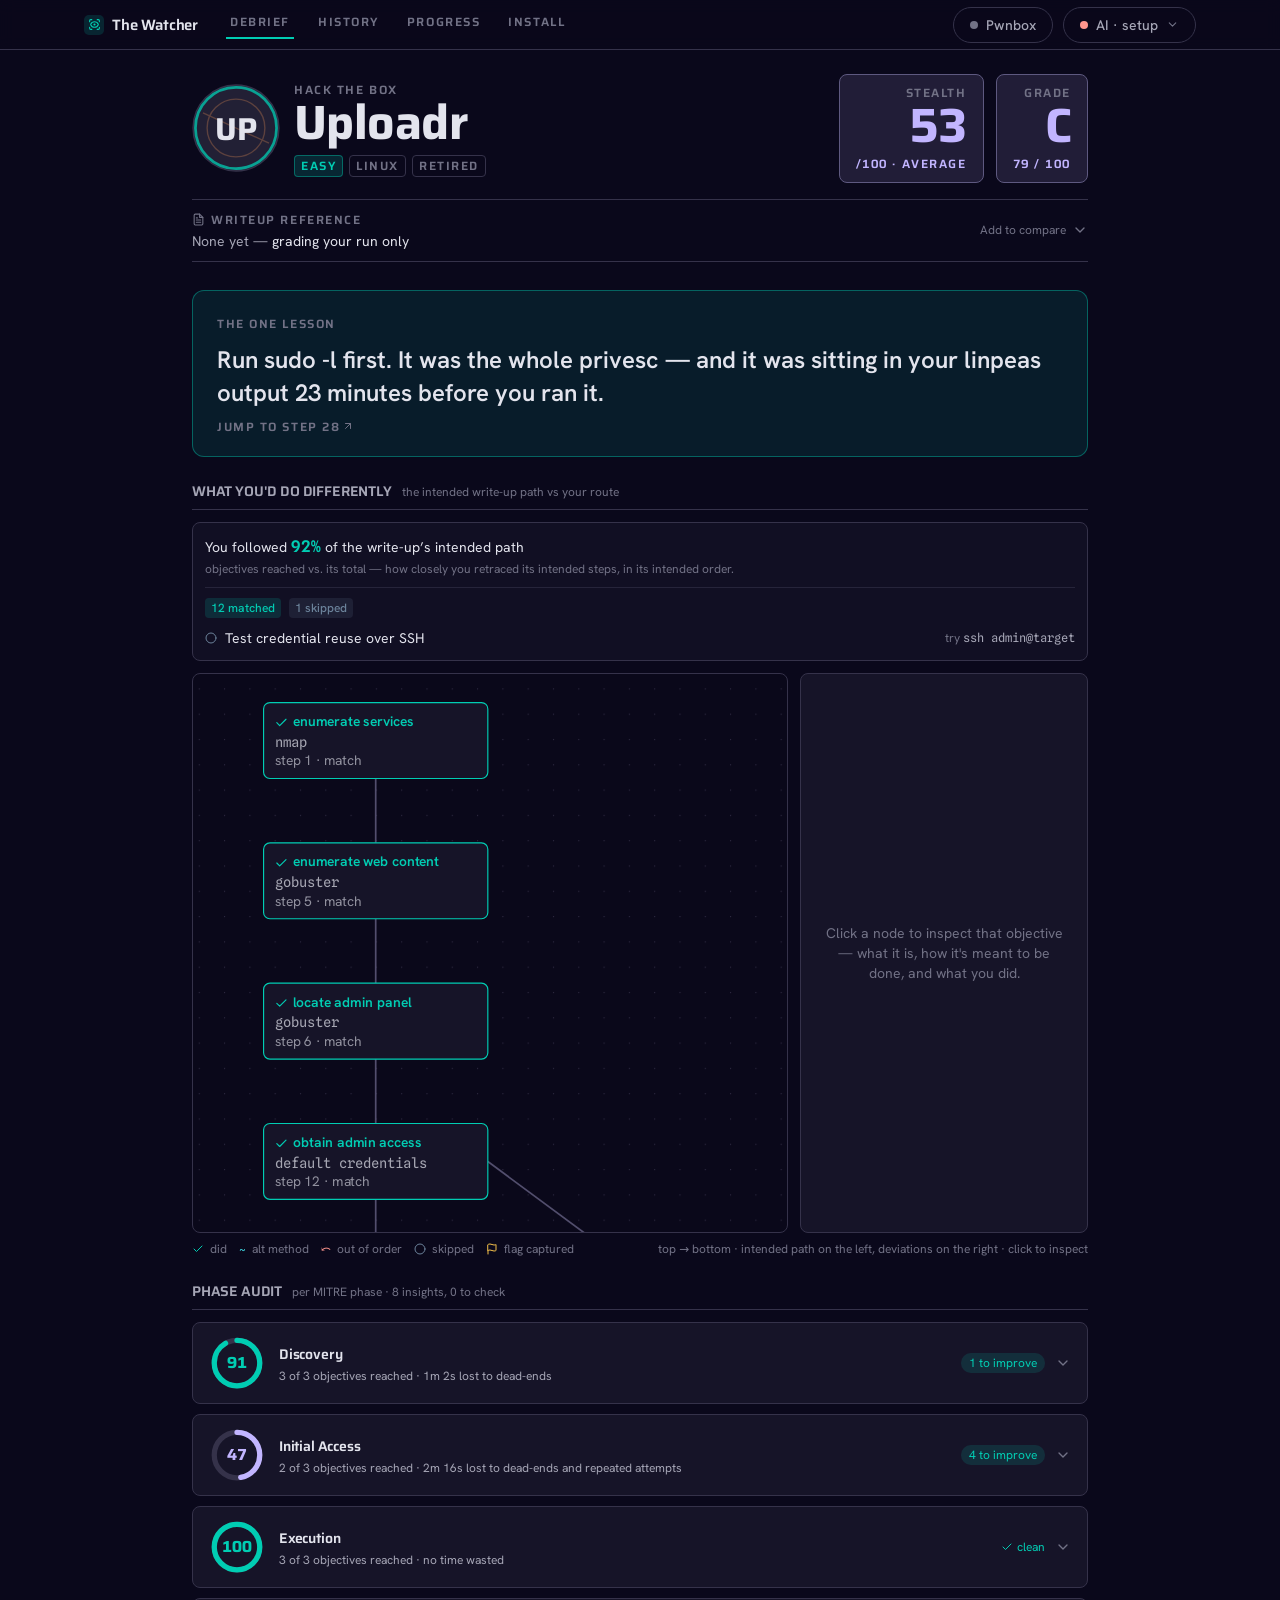
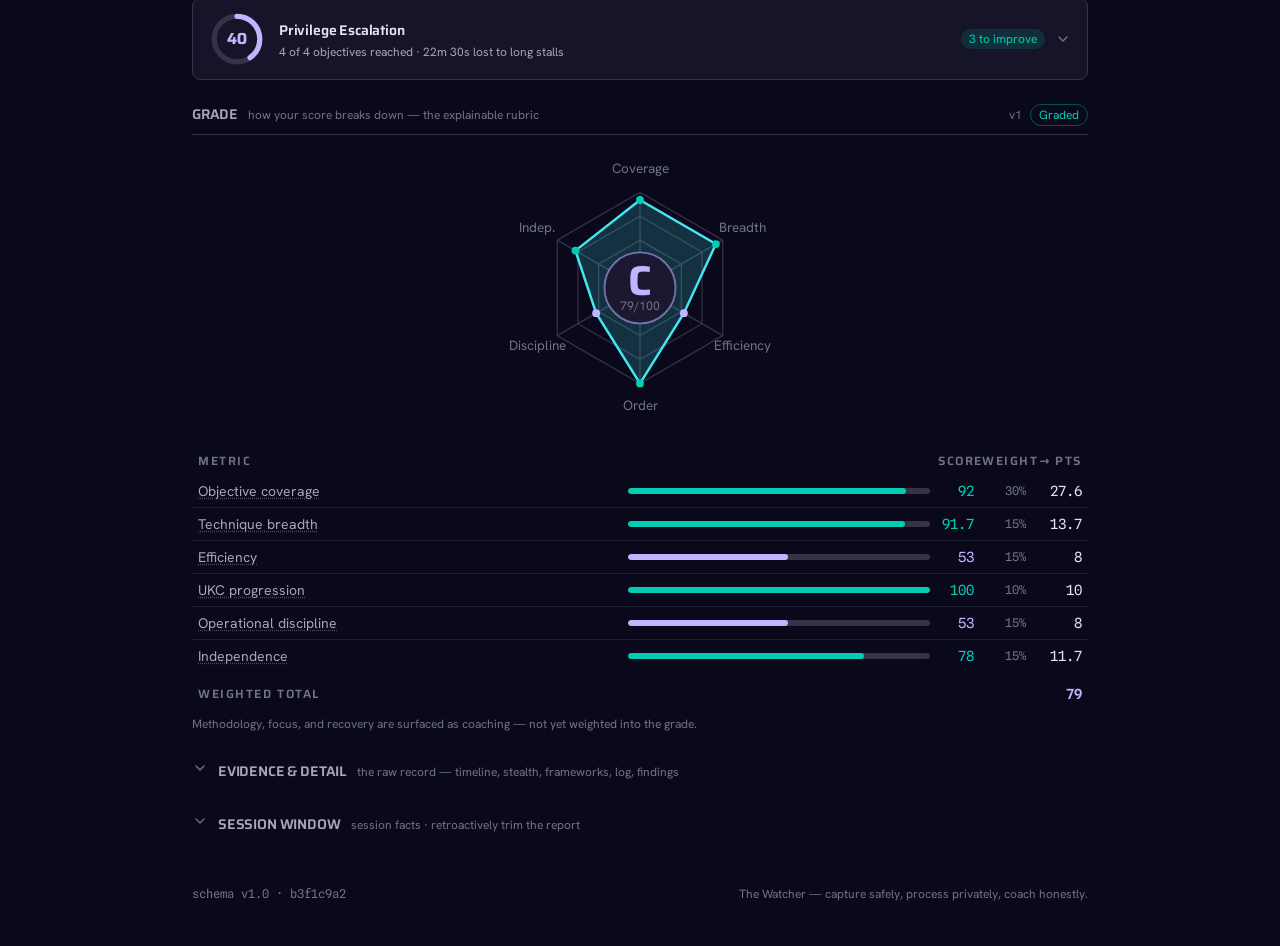
==== index.html @ afef8465 "Deploy The Watcher demo site" ====
<!doctype html>
<html lang="en" class="dark">
  <head>
    <meta charset="UTF-8" />
    <meta name="viewport" content="width=device-width, initial-scale=1.0" />
    <title>The Watcher — Session Report</title>
    <script type="module" crossorigin src="./assets/index-OFB4xP2u.js"></script>
    <link rel="stylesheet" crossorigin href="./assets/index-DZfacJVo.css">
  </head>
  <body>
    <div id="root"></div>
  </body>
</html>
---- assets/index-DZfacJVo.css ----
@font-face{font-family:Saira Variable;font-style:normal;font-display:swap;font-weight:100 900;src:url(./saira-vietnamese-wght-normal-B59RsdDd.woff2) format("woff2-variations");unicode-range:U+0102-0103,U+0110-0111,U+0128-0129,U+0168-0169,U+01A0-01A1,U+01AF-01B0,U+0300-0301,U+0303-0304,U+0308-0309,U+0323,U+0329,U+1EA0-1EF9,U+20AB}@font-face{font-family:Saira Variable;font-style:normal;font-display:swap;font-weight:100 900;src:url(./saira-latin-ext-wght-normal-Cq1Gr55P.woff2) format("woff2-variations");unicode-range:U+0100-02BA,U+02BD-02C5,U+02C7-02CC,U+02CE-02D7,U+02DD-02FF,U+0304,U+0308,U+0329,U+1D00-1DBF,U+1E00-1E9F,U+1EF2-1EFF,U+2020,U+20A0-20AB,U+20AD-20C0,U+2113,U+2C60-2C7F,U+A720-A7FF}@font-face{font-family:Saira Variable;font-style:normal;font-display:swap;font-weight:100 900;src:url(./saira-latin-wght-normal-C4OLzBX3.woff2) format("woff2-variations");unicode-range:U+0000-00FF,U+0131,U+0152-0153,U+02BB-02BC,U+02C6,U+02DA,U+02DC,U+0304,U+0308,U+0329,U+2000-206F,U+20AC,U+2122,U+2191,U+2193,U+2212,U+2215,U+FEFF,U+FFFD}@font-face{font-family:Hanken Grotesk Variable;font-style:normal;font-display:swap;font-weight:100 900;src:url([data-uri]) format("woff2-variations");unicode-range:U+0460-052F,U+1C80-1C8A,U+20B4,U+2DE0-2DFF,U+A640-A69F,U+FE2E-FE2F}@font-face{font-family:Hanken Grotesk Variable;font-style:normal;font-display:swap;font-weight:100 900;src:url(./hanken-grotesk-vietnamese-wght-normal-CHiFlh_0.woff2) format("woff2-variations");unicode-range:U+0102-0103,U+0110-0111,U+0128-0129,U+0168-0169,U+01A0-01A1,U+01AF-01B0,U+0300-0301,U+0303-0304,U+0308-0309,U+0323,U+0329,U+1EA0-1EF9,U+20AB}@font-face{font-family:Hanken Grotesk Variable;font-style:normal;font-display:swap;font-weight:100 900;src:url(./hanken-grotesk-latin-ext-wght-normal-Dg-wlmqe.woff2) format("woff2-variations");unicode-range:U+0100-02BA,U+02BD-02C5,U+02C7-02CC,U+02CE-02D7,U+02DD-02FF,U+0304,U+0308,U+0329,U+1D00-1DBF,U+1E00-1E9F,U+1EF2-1EFF,U+2020,U+20A0-20AB,U+20AD-20C0,U+2113,U+2C60-2C7F,U+A720-A7FF}@font-face{font-family:Hanken Grotesk Variable;font-style:normal;font-display:swap;font-weight:100 900;src:url(./hanken-grotesk-latin-wght-normal-CaVRRdDk.woff2) format("woff2-variations");unicode-range:U+0000-00FF,U+0131,U+0152-0153,U+02BB-02BC,U+02C6,U+02DA,U+02DC,U+0304,U+0308,U+0329,U+2000-206F,U+20AC,U+2122,U+2191,U+2193,U+2212,U+2215,U+FEFF,U+FFFD}@font-face{font-family:Spline Sans Mono Variable;font-style:normal;font-display:swap;font-weight:300 700;src:url(./spline-sans-mono-latin-ext-wght-normal-Dh0aNLWd.woff2) format("woff2-variations");unicode-range:U+0100-02BA,U+02BD-02C5,U+02C7-02CC,U+02CE-02D7,U+02DD-02FF,U+0304,U+0308,U+0329,U+1D00-1DBF,U+1E00-1E9F,U+1EF2-1EFF,U+2020,U+20A0-20AB,U+20AD-20C0,U+2113,U+2C60-2C7F,U+A720-A7FF}@font-face{font-family:Spline Sans Mono Variable;font-style:normal;font-display:swap;font-weight:300 700;src:url(./spline-sans-mono-latin-wght-normal-DlaB5ohX.woff2) format("woff2-variations");unicode-range:U+0000-00FF,U+0131,U+0152-0153,U+02BB-02BC,U+02C6,U+02DA,U+02DC,U+0304,U+0308,U+0329,U+2000-206F,U+20AC,U+2122,U+2191,U+2193,U+2212,U+2215,U+FEFF,U+FFFD}/*! tailwindcss v4.3.1 | MIT License | https://tailwindcss.com */@layer properties{@supports (((-webkit-hyphens:none)) and (not (margin-trim:inline))) or ((-moz-orient:inline) and (not (color:rgb(from red r g b)))){*,:before,:after,::backdrop{--tw-translate-x:0;--tw-translate-y:0;--tw-translate-z:0;--tw-rotate-x:initial;--tw-rotate-y:initial;--tw-rotate-z:initial;--tw-skew-x:initial;--tw-skew-y:initial;--tw-space-y-reverse:0;--tw-divide-y-reverse:0;--tw-border-style:solid;--tw-leading:initial;--tw-font-weight:initial;--tw-tracking:initial;--tw-ordinal:initial;--tw-slashed-zero:initial;--tw-numeric-figure:initial;--tw-numeric-spacing:initial;--tw-numeric-fraction:initial;--tw-shadow:0 0 #0000;--tw-shadow-color:initial;--tw-shadow-alpha:100%;--tw-inset-shadow:0 0 #0000;--tw-inset-shadow-color:initial;--tw-inset-shadow-alpha:100%;--tw-ring-color:initial;--tw-ring-shadow:0 0 #0000;--tw-inset-ring-color:initial;--tw-inset-ring-shadow:0 0 #0000;--tw-ring-inset:initial;--tw-ring-offset-width:0px;--tw-ring-offset-color:#fff;--tw-ring-offset-shadow:0 0 #0000;--tw-outline-style:solid;--tw-blur:initial;--tw-brightness:initial;--tw-contrast:initial;--tw-grayscale:initial;--tw-hue-rotate:initial;--tw-invert:initial;--tw-opacity:initial;--tw-saturate:initial;--tw-sepia:initial;--tw-drop-shadow:initial;--tw-drop-shadow-color:initial;--tw-drop-shadow-alpha:100%;--tw-drop-shadow-size:initial;--tw-backdrop-blur:initial;--tw-backdrop-brightness:initial;--tw-backdrop-contrast:initial;--tw-backdrop-grayscale:initial;--tw-backdrop-hue-rotate:initial;--tw-backdrop-invert:initial;--tw-backdrop-opacity:initial;--tw-backdrop-saturate:initial;--tw-backdrop-sepia:initial;--tw-duration:initial}}}@layer theme{:root,:host{--font-sans:"Hanken Grotesk Variable", "Hanken Grotesk", system-ui, sans-serif;--font-mono:"Spline Sans Mono Variable", "Spline Sans Mono", ui-monospace, monospace;--color-black:#000;--spacing:.25rem;--container-2xl:42rem;--container-3xl:48rem;--container-4xl:56rem;--container-6xl:72rem;--text-xs:.75rem;--text-xs--line-height:calc(1 / .75);--text-sm:.875rem;--text-sm--line-height:calc(1.25 / .875);--text-base:1rem;--text-base--line-height: 1.5 ;--text-lg:1.125rem;--text-lg--line-height:calc(1.75 / 1.125);--text-xl:1.25rem;--text-xl--line-height:calc(1.75 / 1.25);--text-2xl:1.5rem;--text-2xl--line-height:calc(2 / 1.5);--text-3xl:1.875rem;--text-3xl--line-height: 1.2 ;--text-4xl:2.25rem;--text-4xl--line-height:calc(2.5 / 2.25);--text-5xl:3rem;--text-5xl--line-height:1;--text-7xl:4.5rem;--text-7xl--line-height:1;--font-weight-medium:500;--font-weight-semibold:600;--font-weight-bold:700;--tracking-tight:-.025em;--leading-tight:1.25;--leading-snug:1.375;--leading-relaxed:1.625;--radius-sm:.25rem;--radius-md:.375rem;--radius-lg:.5rem;--radius-xl:.75rem;--animate-ping:ping 1s cubic-bezier(0, 0, .2, 1) infinite;--animate-pulse:pulse 2s cubic-bezier(.4, 0, .6, 1) infinite;--default-transition-duration:.15s;--default-transition-timing-function:cubic-bezier(.4, 0, .2, 1);--default-font-family:var(--font-sans);--default-mono-font-family:var(--font-mono);--font-display:"Saira Variable", "Saira", system-ui, sans-serif;--color-ink:oklch(15% .04 286);--color-panel:oklch(20.5% .038 287);--color-panel-2:oklch(25.5% .04 288);--color-edge:oklch(33% .042 289);--color-edge-bright:oklch(44% .05 290);--color-fg:oklch(92% .012 281);--color-muted:oklch(73% .022 284);--color-faint:oklch(56% .03 286);--color-signal:oklch(76% .139 179);--color-tool:oklch(81% .104 292);--color-manual:oklch(79% .135 179);--color-stuck:oklch(78% .129 25);--color-detour:oklch(66% .16 29);--color-match:oklch(76% .139 179);--color-alt:oklch(85% .13 201);--color-skipped:oklch(60% .045 250);--color-loud:oklch(70% .16 30);--color-flag:oklch(83% .143 85);--ease-out-expo:cubic-bezier(.16, 1, .3, 1);--ease-out-quart:cubic-bezier(.25, 1, .5, 1)}}@layer base{*,:after,:before,::backdrop{box-sizing:border-box;border:0 solid;margin:0;padding:0}::file-selector-button{box-sizing:border-box;border:0 solid;margin:0;padding:0}html,:host{-webkit-text-size-adjust:100%;tab-size:4;line-height:1.5;font-family:var(--default-font-family,ui-sans-serif, system-ui, sans-serif, "Apple Color Emoji", "Segoe UI Emoji", "Segoe UI Symbol", "Noto Color Emoji");font-feature-settings:var(--default-font-feature-settings,normal);font-variation-settings:var(--default-font-variation-settings,normal);-webkit-tap-highlight-color:transparent}hr{height:0;color:inherit;border-top-width:1px}abbr:where([title]){-webkit-text-decoration:underline dotted;text-decoration:underline dotted}h1,h2,h3,h4,h5,h6{font-size:inherit;font-weight:inherit}a{color:inherit;-webkit-text-decoration:inherit;text-decoration:inherit}b,strong{font-weight:bolder}code,kbd,samp,pre{font-family:var(--default-mono-font-family,ui-monospace, SFMono-Regular, Menlo, Monaco, Consolas, "Liberation Mono", "Courier New", monospace);font-feature-settings:var(--default-mono-font-feature-settings,normal);font-variation-settings:var(--default-mono-font-variation-settings,normal);font-size:1em}small{font-size:80%}sub,sup{vertical-align:baseline;font-size:75%;line-height:0;position:relative}sub{bottom:-.25em}sup{top:-.5em}table{text-indent:0;border-color:inherit;border-collapse:collapse}:-moz-focusring{outline:auto}progress{vertical-align:baseline}summary{display:list-item}ol,ul,menu{list-style:none}img,svg,video,canvas,audio,iframe,embed,object{vertical-align:middle;display:block}img,video{max-width:100%;height:auto}button,input,select,optgroup,textarea{font:inherit;font-feature-settings:inherit;font-variation-settings:inherit;letter-spacing:inherit;color:inherit;opacity:1;background-color:#0000;border-radius:0}::file-selector-button{font:inherit;font-feature-settings:inherit;font-variation-settings:inherit;letter-spacing:inherit;color:inherit;opacity:1;background-color:#0000;border-radius:0}:where(select:is([multiple],[size])) optgroup{font-weight:bolder}:where(select:is([multiple],[size])) optgroup option{padding-inline-start:20px}::file-selector-button{margin-inline-end:4px}::placeholder{opacity:1}@supports (not ((-webkit-appearance:-apple-pay-button))) or (contain-intrinsic-size:1px){::placeholder{color:currentColor}@supports (color:color-mix(in lab,red,red)){::placeholder{color:color-mix(in oklab,currentcolor 50%,transparent)}}}textarea{resize:vertical}::-webkit-search-decoration{-webkit-appearance:none}::-webkit-date-and-time-value{min-height:1lh;text-align:inherit}::-webkit-datetime-edit{display:inline-flex}::-webkit-datetime-edit-fields-wrapper{padding:0}::-webkit-datetime-edit{padding-block:0}::-webkit-datetime-edit-year-field{padding-block:0}::-webkit-datetime-edit-month-field{padding-block:0}::-webkit-datetime-edit-day-field{padding-block:0}::-webkit-datetime-edit-hour-field{padding-block:0}::-webkit-datetime-edit-minute-field{padding-block:0}::-webkit-datetime-edit-second-field{padding-block:0}::-webkit-datetime-edit-millisecond-field{padding-block:0}::-webkit-datetime-edit-meridiem-field{padding-block:0}::-webkit-calendar-picker-indicator{line-height:1}:-moz-ui-invalid{box-shadow:none}button,input:where([type=button],[type=reset],[type=submit]){appearance:button}::file-selector-button{appearance:button}::-webkit-inner-spin-button{height:auto}::-webkit-outer-spin-button{height:auto}[hidden]:where(:not([hidden=until-found])){display:none!important}}@layer components;@layer utilities{.pointer-events-none{pointer-events:none}.collapse{visibility:collapse}.invisible{visibility:hidden}.visible{visibility:visible}.sr-only{clip-path:inset(50%);white-space:nowrap;border-width:0;width:1px;height:1px;margin:-1px;padding:0;position:absolute;overflow:hidden}.absolute{position:absolute}.fixed{position:fixed}.relative{position:relative}.static{position:static}.sticky{position:sticky}.inset-0{inset:0}.inset-x-0{inset-inline:0}.inset-y-0{inset-block:0}.-top-4{top:calc(var(--spacing) * -4)}.top-0{top:0}.top-0\.5{top:calc(var(--spacing) * .5)}.top-20{top:calc(var(--spacing) * 20)}.top-full{top:100%}.right-0{right:0}.bottom-0\.5{bottom:calc(var(--spacing) * .5)}.bottom-4{bottom:calc(var(--spacing) * 4)}.left-0{left:0}.left-1{left:var(--spacing)}.left-1\.5{left:calc(var(--spacing) * 1.5)}.left-1\/2{left:50%}.left-4{left:calc(var(--spacing) * 4)}.isolate{isolation:isolate}.z-10{z-index:10}.z-20{z-index:20}.z-30{z-index:30}.z-50{z-index:50}.container{width:100%}@media(min-width:40rem){.container{max-width:40rem}}@media(min-width:48rem){.container{max-width:48rem}}@media(min-width:64rem){.container{max-width:64rem}}@media(min-width:80rem){.container{max-width:80rem}}@media(min-width:96rem){.container{max-width:96rem}}.mx-1{margin-inline:var(--spacing)}.mx-5{margin-inline:calc(var(--spacing) * 5)}.mx-auto{margin-inline:auto}.my-2{margin-block:calc(var(--spacing) * 2)}.-mt-0\.5{margin-top:calc(var(--spacing) * -.5)}.mt-0\.5{margin-top:calc(var(--spacing) * .5)}.mt-1{margin-top:var(--spacing)}.mt-1\.5{margin-top:calc(var(--spacing) * 1.5)}.mt-2{margin-top:calc(var(--spacing) * 2)}.mt-2\.5{margin-top:calc(var(--spacing) * 2.5)}.mt-3{margin-top:calc(var(--spacing) * 3)}.mt-4{margin-top:calc(var(--spacing) * 4)}.mt-5{margin-top:calc(var(--spacing) * 5)}.mt-7{margin-top:calc(var(--spacing) * 7)}.mr-1{margin-right:var(--spacing)}.-mb-px{margin-bottom:-1px}.mb-1{margin-bottom:var(--spacing)}.mb-1\.5{margin-bottom:calc(var(--spacing) * 1.5)}.mb-2{margin-bottom:calc(var(--spacing) * 2)}.mb-2\.5{margin-bottom:calc(var(--spacing) * 2.5)}.mb-3{margin-bottom:calc(var(--spacing) * 3)}.mb-4{margin-bottom:calc(var(--spacing) * 4)}.mb-5{margin-bottom:calc(var(--spacing) * 5)}.ml-1\.5{margin-left:calc(var(--spacing) * 1.5)}.ml-2{margin-left:calc(var(--spacing) * 2)}.ml-auto{margin-left:auto}.block{display:block}.contents{display:contents}.flex{display:flex}.grid{display:grid}.hidden{display:none}.inline{display:inline}.inline-block{display:inline-block}.inline-flex{display:inline-flex}.table{display:table}.h-0{height:0}.h-0\.5{height:calc(var(--spacing) * .5)}.h-1{height:var(--spacing)}.h-1\.5{height:calc(var(--spacing) * 1.5)}.h-2{height:calc(var(--spacing) * 2)}.h-2\.5{height:calc(var(--spacing) * 2.5)}.h-3\.5{height:calc(var(--spacing) * 3.5)}.h-5{height:calc(var(--spacing) * 5)}.h-6{height:calc(var(--spacing) * 6)}.h-7{height:calc(var(--spacing) * 7)}.h-9{height:calc(var(--spacing) * 9)}.h-11{height:calc(var(--spacing) * 11)}.h-12{height:calc(var(--spacing) * 12)}.h-14{height:calc(var(--spacing) * 14)}.h-\[108px\]{height:108px}.h-\[560px\]{height:560px}.h-auto{height:auto}.h-full{height:100%}.h-px{height:1px}.max-h-52{max-height:calc(var(--spacing) * 52)}.min-h-0{min-height:0}.min-h-\[1\.75rem\]{min-height:1.75rem}.min-h-\[2\.75rem\]{min-height:2.75rem}.min-h-\[5rem\]{min-height:5rem}.min-h-\[6\.75rem\]{min-height:6.75rem}.min-h-\[8rem\]{min-height:8rem}.min-h-\[128px\]{min-height:128px}.min-h-full{min-height:100%}.w-1{width:var(--spacing)}.w-1\.5{width:calc(var(--spacing) * 1.5)}.w-2{width:calc(var(--spacing) * 2)}.w-2\.5{width:calc(var(--spacing) * 2.5)}.w-3{width:calc(var(--spacing) * 3)}.w-4{width:calc(var(--spacing) * 4)}.w-5{width:calc(var(--spacing) * 5)}.w-6{width:calc(var(--spacing) * 6)}.w-7{width:calc(var(--spacing) * 7)}.w-10{width:calc(var(--spacing) * 10)}.w-12{width:calc(var(--spacing) * 12)}.w-14{width:calc(var(--spacing) * 14)}.w-64{width:calc(var(--spacing) * 64)}.w-80{width:calc(var(--spacing) * 80)}.w-\[3px\]{width:3px}.w-\[20rem\]{width:20rem}.w-\[108px\]{width:108px}.w-\[294px\]{width:294px}.w-fit{width:fit-content}.w-full{width:100%}.max-w-2xl{max-width:var(--container-2xl)}.max-w-3xl{max-width:var(--container-3xl)}.max-w-4xl{max-width:var(--container-4xl)}.max-w-6xl{max-width:var(--container-6xl)}.max-w-\[10ch\]{max-width:10ch}.max-w-\[44ch\]{max-width:44ch}.max-w-full{max-width:100%}.min-w-0{min-width:0}.min-w-\[15rem\]{min-width:15rem}.flex-1{flex:1}.shrink{flex-shrink:1}.shrink-0{flex-shrink:0}.-translate-x-1\/2{--tw-translate-x: -50% ;translate:var(--tw-translate-x) var(--tw-translate-y)}.-translate-y-1\/2{--tw-translate-y: -50% ;translate:var(--tw-translate-x) var(--tw-translate-y)}.-rotate-90{rotate:-90deg}.rotate-180{rotate:180deg}.transform{transform:var(--tw-rotate-x,) var(--tw-rotate-y,) var(--tw-rotate-z,) var(--tw-skew-x,) var(--tw-skew-y,)}.animate-ping{animation:var(--animate-ping)}.animate-pulse{animation:var(--animate-pulse)}.cursor-crosshair{cursor:crosshair}.cursor-default{cursor:default}.cursor-ew-resize{cursor:ew-resize}.cursor-help{cursor:help}.cursor-pointer{cursor:pointer}.resize-y{resize:vertical}.scroll-mt-20{scroll-margin-top:calc(var(--spacing) * 20)}.list-none{list-style-type:none}.appearance-none{appearance:none}.grid-cols-1{grid-template-columns:repeat(1,minmax(0,1fr))}.grid-cols-2{grid-template-columns:repeat(2,minmax(0,1fr))}.grid-cols-3{grid-template-columns:repeat(3,minmax(0,1fr))}.grid-cols-\[1fr_3rem\]{grid-template-columns:1fr 3rem}.grid-cols-\[2\.6rem_1fr_3\.5rem\]{grid-template-columns:2.6rem 1fr 3.5rem}.grid-cols-\[5rem_1fr_auto\]{grid-template-columns:5rem 1fr auto}.flex-col{flex-direction:column}.flex-col-reverse{flex-direction:column-reverse}.flex-wrap{flex-wrap:wrap}.items-baseline{align-items:baseline}.items-center{align-items:center}.items-start{align-items:flex-start}.items-stretch{align-items:stretch}.justify-between{justify-content:space-between}.justify-center{justify-content:center}.justify-end{justify-content:flex-end}.gap-0\.5{gap:calc(var(--spacing) * .5)}.gap-1{gap:var(--spacing)}.gap-1\.5{gap:calc(var(--spacing) * 1.5)}.gap-2{gap:calc(var(--spacing) * 2)}.gap-2\.5{gap:calc(var(--spacing) * 2.5)}.gap-3{gap:calc(var(--spacing) * 3)}.gap-3\.5{gap:calc(var(--spacing) * 3.5)}.gap-4{gap:calc(var(--spacing) * 4)}.gap-5{gap:calc(var(--spacing) * 5)}.gap-6{gap:calc(var(--spacing) * 6)}.gap-7{gap:calc(var(--spacing) * 7)}:where(.space-y-0\.5>:not(:last-child)){--tw-space-y-reverse:0;margin-block-start:calc(calc(var(--spacing) * .5) * var(--tw-space-y-reverse));margin-block-end:calc(calc(var(--spacing) * .5) * calc(1 - var(--tw-space-y-reverse)))}:where(.space-y-1>:not(:last-child)){--tw-space-y-reverse:0;margin-block-start:calc(var(--spacing) * var(--tw-space-y-reverse));margin-block-end:calc(var(--spacing) * calc(1 - var(--tw-space-y-reverse)))}:where(.space-y-2>:not(:last-child)){--tw-space-y-reverse:0;margin-block-start:calc(calc(var(--spacing) * 2) * var(--tw-space-y-reverse));margin-block-end:calc(calc(var(--spacing) * 2) * calc(1 - var(--tw-space-y-reverse)))}:where(.space-y-2\.5>:not(:last-child)){--tw-space-y-reverse:0;margin-block-start:calc(calc(var(--spacing) * 2.5) * var(--tw-space-y-reverse));margin-block-end:calc(calc(var(--spacing) * 2.5) * calc(1 - var(--tw-space-y-reverse)))}:where(.space-y-3>:not(:last-child)){--tw-space-y-reverse:0;margin-block-start:calc(calc(var(--spacing) * 3) * var(--tw-space-y-reverse));margin-block-end:calc(calc(var(--spacing) * 3) * calc(1 - var(--tw-space-y-reverse)))}.gap-x-1\.5{column-gap:calc(var(--spacing) * 1.5)}.gap-x-2{column-gap:calc(var(--spacing) * 2)}.gap-x-2\.5{column-gap:calc(var(--spacing) * 2.5)}.gap-x-3{column-gap:calc(var(--spacing) * 3)}.gap-x-3\.5{column-gap:calc(var(--spacing) * 3.5)}.gap-x-4{column-gap:calc(var(--spacing) * 4)}.gap-x-5{column-gap:calc(var(--spacing) * 5)}.gap-x-6{column-gap:calc(var(--spacing) * 6)}.gap-x-8{column-gap:calc(var(--spacing) * 8)}.gap-y-0\.5{row-gap:calc(var(--spacing) * .5)}.gap-y-1{row-gap:var(--spacing)}.gap-y-1\.5{row-gap:calc(var(--spacing) * 1.5)}.gap-y-2{row-gap:calc(var(--spacing) * 2)}.gap-y-3{row-gap:calc(var(--spacing) * 3)}:where(.divide-y>:not(:last-child)){--tw-divide-y-reverse:0;border-bottom-style:var(--tw-border-style);border-top-style:var(--tw-border-style);border-top-width:calc(1px * var(--tw-divide-y-reverse));border-bottom-width:calc(1px * calc(1 - var(--tw-divide-y-reverse)))}:where(.divide-edge\/40>:not(:last-child)){border-color:#35324a66}@supports (color:color-mix(in lab,red,red)){:where(.divide-edge\/40>:not(:last-child)){border-color:color-mix(in oklab,var(--color-edge) 40%,transparent)}}:where(.divide-edge\/50>:not(:last-child)){border-color:#35324a80}@supports (color:color-mix(in lab,red,red)){:where(.divide-edge\/50>:not(:last-child)){border-color:color-mix(in oklab,var(--color-edge) 50%,transparent)}}:where(.divide-edge\/60>:not(:last-child)){border-color:#35324a99}@supports (color:color-mix(in lab,red,red)){:where(.divide-edge\/60>:not(:last-child)){border-color:color-mix(in oklab,var(--color-edge) 60%,transparent)}}.self-start{align-self:flex-start}.justify-self-center{justify-self:center}.justify-self-end{justify-self:flex-end}.truncate{text-overflow:ellipsis;white-space:nowrap;overflow:hidden}.overflow-hidden{overflow:hidden}.overflow-x-auto{overflow-x:auto}.overflow-y-auto{overflow-y:auto}.rounded{border-radius:.25rem}.rounded-\[1px\]{border-radius:1px}.rounded-\[2px\]{border-radius:2px}.rounded-\[5px\]{border-radius:5px}.rounded-full{border-radius:3.40282e38px}.rounded-lg{border-radius:var(--radius-lg)}.rounded-md{border-radius:var(--radius-md)}.rounded-sm{border-radius:var(--radius-sm)}.rounded-xl{border-radius:var(--radius-xl)}.rounded-t{border-top-left-radius:.25rem;border-top-right-radius:.25rem}.rounded-l{border-top-left-radius:.25rem;border-bottom-left-radius:.25rem}.rounded-r{border-top-right-radius:.25rem;border-bottom-right-radius:.25rem}.border{border-style:var(--tw-border-style);border-width:1px}.border-2{border-style:var(--tw-border-style);border-width:2px}.border-x{border-inline-style:var(--tw-border-style);border-inline-width:1px}.border-t{border-top-style:var(--tw-border-style);border-top-width:1px}.border-t-2{border-top-style:var(--tw-border-style);border-top-width:2px}.border-b{border-bottom-style:var(--tw-border-style);border-bottom-width:1px}.border-b-2{border-bottom-style:var(--tw-border-style);border-bottom-width:2px}.border-dashed{--tw-border-style:dashed;border-style:dashed}.border-detour{border-color:var(--color-detour)}.border-edge{border-color:var(--color-edge)}.border-edge-bright\/70{border-color:#524e6db3}@supports (color:color-mix(in lab,red,red)){.border-edge-bright\/70{border-color:color-mix(in oklab,var(--color-edge-bright) 70%,transparent)}}.border-edge\/60{border-color:#35324a99}@supports (color:color-mix(in lab,red,red)){.border-edge\/60{border-color:color-mix(in oklab,var(--color-edge) 60%,transparent)}}.border-edge\/70{border-color:#35324ab3}@supports (color:color-mix(in lab,red,red)){.border-edge\/70{border-color:color-mix(in oklab,var(--color-edge) 70%,transparent)}}.border-match\/25{border-color:#00cdb340}@supports (color:color-mix(in lab,red,red)){.border-match\/25{border-color:color-mix(in oklab,var(--color-match) 25%,transparent)}}.border-match\/40{border-color:#00cdb366}@supports (color:color-mix(in lab,red,red)){.border-match\/40{border-color:color-mix(in oklab,var(--color-match) 40%,transparent)}}.border-signal{border-color:var(--color-signal)}.border-signal\/30{border-color:#00cdb34d}@supports (color:color-mix(in lab,red,red)){.border-signal\/30{border-color:color-mix(in oklab,var(--color-signal) 30%,transparent)}}.border-signal\/40{border-color:#00cdb366}@supports (color:color-mix(in lab,red,red)){.border-signal\/40{border-color:color-mix(in oklab,var(--color-signal) 40%,transparent)}}.border-signal\/50{border-color:#00cdb380}@supports (color:color-mix(in lab,red,red)){.border-signal\/50{border-color:color-mix(in oklab,var(--color-signal) 50%,transparent)}}.border-signal\/70{border-color:#00cdb3b3}@supports (color:color-mix(in lab,red,red)){.border-signal\/70{border-color:color-mix(in oklab,var(--color-signal) 70%,transparent)}}.border-tool\/40{border-color:#c2b5ff66}@supports (color:color-mix(in lab,red,red)){.border-tool\/40{border-color:color-mix(in oklab,var(--color-tool) 40%,transparent)}}.border-transparent{border-color:#0000}.bg-black\/30{background-color:#0000004d}@supports (color:color-mix(in lab,red,red)){.bg-black\/30{background-color:color-mix(in oklab,var(--color-black) 30%,transparent)}}.bg-detour\/12{background-color:#e365561f}@supports (color:color-mix(in lab,red,red)){.bg-detour\/12{background-color:color-mix(in oklab,var(--color-detour) 12%,transparent)}}.bg-edge{background-color:var(--color-edge)}.bg-edge\/60{background-color:#35324a99}@supports (color:color-mix(in lab,red,red)){.bg-edge\/60{background-color:color-mix(in oklab,var(--color-edge) 60%,transparent)}}.bg-fg{background-color:var(--color-fg)}.bg-ink{background-color:var(--color-ink)}.bg-ink\/30{background-color:#0a081b4d}@supports (color:color-mix(in lab,red,red)){.bg-ink\/30{background-color:color-mix(in oklab,var(--color-ink) 30%,transparent)}}.bg-ink\/40{background-color:#0a081b66}@supports (color:color-mix(in lab,red,red)){.bg-ink\/40{background-color:color-mix(in oklab,var(--color-ink) 40%,transparent)}}.bg-ink\/50{background-color:#0a081b80}@supports (color:color-mix(in lab,red,red)){.bg-ink\/50{background-color:color-mix(in oklab,var(--color-ink) 50%,transparent)}}.bg-ink\/60{background-color:#0a081b99}@supports (color:color-mix(in lab,red,red)){.bg-ink\/60{background-color:color-mix(in oklab,var(--color-ink) 60%,transparent)}}.bg-ink\/65{background-color:#0a081ba6}@supports (color:color-mix(in lab,red,red)){.bg-ink\/65{background-color:color-mix(in oklab,var(--color-ink) 65%,transparent)}}.bg-ink\/70{background-color:#0a081bb3}@supports (color:color-mix(in lab,red,red)){.bg-ink\/70{background-color:color-mix(in oklab,var(--color-ink) 70%,transparent)}}.bg-ink\/90{background-color:#0a081be6}@supports (color:color-mix(in lab,red,red)){.bg-ink\/90{background-color:color-mix(in oklab,var(--color-ink) 90%,transparent)}}.bg-match{background-color:var(--color-match)}.bg-match\/10{background-color:#00cdb31a}@supports (color:color-mix(in lab,red,red)){.bg-match\/10{background-color:color-mix(in oklab,var(--color-match) 10%,transparent)}}.bg-match\/\[0\.06\]{background-color:#00cdb30f}@supports (color:color-mix(in lab,red,red)){.bg-match\/\[0\.06\]{background-color:color-mix(in oklab,var(--color-match) 6%,transparent)}}.bg-panel{background-color:var(--color-panel)}.bg-panel-2{background-color:var(--color-panel-2)}.bg-panel-2\/20{background-color:#22203533}@supports (color:color-mix(in lab,red,red)){.bg-panel-2\/20{background-color:color-mix(in oklab,var(--color-panel-2) 20%,transparent)}}.bg-panel-2\/30{background-color:#2220354d}@supports (color:color-mix(in lab,red,red)){.bg-panel-2\/30{background-color:color-mix(in oklab,var(--color-panel-2) 30%,transparent)}}.bg-panel-2\/40{background-color:#22203566}@supports (color:color-mix(in lab,red,red)){.bg-panel-2\/40{background-color:color-mix(in oklab,var(--color-panel-2) 40%,transparent)}}.bg-panel-2\/50{background-color:#22203580}@supports (color:color-mix(in lab,red,red)){.bg-panel-2\/50{background-color:color-mix(in oklab,var(--color-panel-2) 50%,transparent)}}.bg-signal{background-color:var(--color-signal)}.bg-signal\/10{background-color:#00cdb31a}@supports (color:color-mix(in lab,red,red)){.bg-signal\/10{background-color:color-mix(in oklab,var(--color-signal) 10%,transparent)}}.bg-signal\/15{background-color:#00cdb326}@supports (color:color-mix(in lab,red,red)){.bg-signal\/15{background-color:color-mix(in oklab,var(--color-signal) 15%,transparent)}}.bg-signal\/20{background-color:#00cdb333}@supports (color:color-mix(in lab,red,red)){.bg-signal\/20{background-color:color-mix(in oklab,var(--color-signal) 20%,transparent)}}.bg-signal\/80{background-color:#00cdb3cc}@supports (color:color-mix(in lab,red,red)){.bg-signal\/80{background-color:color-mix(in oklab,var(--color-signal) 80%,transparent)}}.bg-tool\/10{background-color:#c2b5ff1a}@supports (color:color-mix(in lab,red,red)){.bg-tool\/10{background-color:color-mix(in oklab,var(--color-tool) 10%,transparent)}}.object-cover{object-fit:cover}.p-1\.5{padding:calc(var(--spacing) * 1.5)}.p-2{padding:calc(var(--spacing) * 2)}.p-2\.5{padding:calc(var(--spacing) * 2.5)}.p-3{padding:calc(var(--spacing) * 3)}.p-3\.5{padding:calc(var(--spacing) * 3.5)}.p-4{padding:calc(var(--spacing) * 4)}.px-1{padding-inline:var(--spacing)}.px-1\.5{padding-inline:calc(var(--spacing) * 1.5)}.px-2{padding-inline:calc(var(--spacing) * 2)}.px-2\.5{padding-inline:calc(var(--spacing) * 2.5)}.px-3{padding-inline:calc(var(--spacing) * 3)}.px-3\.5{padding-inline:calc(var(--spacing) * 3.5)}.px-4{padding-inline:calc(var(--spacing) * 4)}.px-5{padding-inline:calc(var(--spacing) * 5)}.px-6{padding-inline:calc(var(--spacing) * 6)}.py-0\.5{padding-block:calc(var(--spacing) * .5)}.py-1{padding-block:var(--spacing)}.py-1\.5{padding-block:calc(var(--spacing) * 1.5)}.py-2{padding-block:calc(var(--spacing) * 2)}.py-2\.5{padding-block:calc(var(--spacing) * 2.5)}.py-3{padding-block:calc(var(--spacing) * 3)}.py-3\.5{padding-block:calc(var(--spacing) * 3.5)}.py-4{padding-block:calc(var(--spacing) * 4)}.py-5{padding-block:calc(var(--spacing) * 5)}.py-6{padding-block:calc(var(--spacing) * 6)}.py-8{padding-block:calc(var(--spacing) * 8)}.py-10{padding-block:calc(var(--spacing) * 10)}.py-16{padding-block:calc(var(--spacing) * 16)}.pt-0\.5{padding-top:calc(var(--spacing) * .5)}.pt-1{padding-top:var(--spacing)}.pt-1\.5{padding-top:calc(var(--spacing) * 1.5)}.pt-2{padding-top:calc(var(--spacing) * 2)}.pt-2\.5{padding-top:calc(var(--spacing) * 2.5)}.pt-3{padding-top:calc(var(--spacing) * 3)}.pt-3\.5{padding-top:calc(var(--spacing) * 3.5)}.pb-1{padding-bottom:var(--spacing)}.pb-1\.5{padding-bottom:calc(var(--spacing) * 1.5)}.pb-2{padding-bottom:calc(var(--spacing) * 2)}.pb-2\.5{padding-bottom:calc(var(--spacing) * 2.5)}.pb-3{padding-bottom:calc(var(--spacing) * 3)}.pb-4{padding-bottom:calc(var(--spacing) * 4)}.pl-3{padding-left:calc(var(--spacing) * 3)}.pl-\[2\.1rem\]{padding-left:2.1rem}.text-center{text-align:center}.text-left{text-align:left}.text-right{text-align:right}.font-display{font-family:var(--font-display)}.text-2xl{font-size:var(--text-2xl);line-height:var(--tw-leading,var(--text-2xl--line-height))}.text-3xl{font-size:var(--text-3xl);line-height:var(--tw-leading,var(--text-3xl--line-height))}.text-4xl{font-size:var(--text-4xl);line-height:var(--tw-leading,var(--text-4xl--line-height))}.text-5xl{font-size:var(--text-5xl);line-height:var(--tw-leading,var(--text-5xl--line-height))}.text-7xl{font-size:var(--text-7xl);line-height:var(--tw-leading,var(--text-7xl--line-height))}.text-base{font-size:var(--text-base);line-height:var(--tw-leading,var(--text-base--line-height))}.text-lg{font-size:var(--text-lg);line-height:var(--tw-leading,var(--text-lg--line-height))}.text-sm{font-size:var(--text-sm);line-height:var(--tw-leading,var(--text-sm--line-height))}.text-xl{font-size:var(--text-xl);line-height:var(--tw-leading,var(--text-xl--line-height))}.text-xs{font-size:var(--text-xs);line-height:var(--tw-leading,var(--text-xs--line-height))}.text-\[10px\]{font-size:10px}.leading-none{--tw-leading:1;line-height:1}.leading-relaxed{--tw-leading:var(--leading-relaxed);line-height:var(--leading-relaxed)}.leading-snug{--tw-leading:var(--leading-snug);line-height:var(--leading-snug)}.leading-tight{--tw-leading:var(--leading-tight);line-height:var(--leading-tight)}.font-bold{--tw-font-weight:var(--font-weight-bold);font-weight:var(--font-weight-bold)}.font-medium{--tw-font-weight:var(--font-weight-medium);font-weight:var(--font-weight-medium)}.font-semibold{--tw-font-weight:var(--font-weight-semibold);font-weight:var(--font-weight-semibold)}.tracking-\[0\.13em\]{--tw-tracking:.13em;letter-spacing:.13em}.tracking-tight{--tw-tracking:var(--tracking-tight);letter-spacing:var(--tracking-tight)}.whitespace-nowrap{white-space:nowrap}.whitespace-pre{white-space:pre}.whitespace-pre-wrap{white-space:pre-wrap}.text-detour{color:var(--color-detour)}.text-faint{color:var(--color-faint)}.text-fg{color:var(--color-fg)}.text-flag{color:var(--color-flag)}.text-ink{color:var(--color-ink)}.text-loud{color:var(--color-loud)}.text-match{color:var(--color-match)}.text-muted{color:var(--color-muted)}.text-signal{color:var(--color-signal)}.text-signal\/70{color:#00cdb3b3}@supports (color:color-mix(in lab,red,red)){.text-signal\/70{color:color-mix(in oklab,var(--color-signal) 70%,transparent)}}.text-stuck{color:var(--color-stuck)}.text-tool{color:var(--color-tool)}.uppercase{text-transform:uppercase}.tabular-nums{--tw-numeric-spacing:tabular-nums;font-variant-numeric:var(--tw-ordinal,) var(--tw-slashed-zero,) var(--tw-numeric-figure,) var(--tw-numeric-spacing,) var(--tw-numeric-fraction,)}.underline{text-decoration-line:underline}.decoration-faint\/60{text-decoration-color:#72728699}@supports (color:color-mix(in lab,red,red)){.decoration-faint\/60{-webkit-text-decoration-color:color-mix(in oklab,var(--color-faint) 60%,transparent);text-decoration-color:color-mix(in oklab,var(--color-faint) 60%,transparent)}}.decoration-dotted{text-decoration-style:dotted}.underline-offset-2{text-underline-offset:2px}.accent-\[var\(--color-tool\)\]{accent-color:var(--color-tool)}.opacity-0{opacity:0}.opacity-40{opacity:.4}.opacity-50{opacity:.5}.opacity-60{opacity:.6}.opacity-70{opacity:.7}.shadow,.shadow-sm{--tw-shadow:0 1px 3px 0 var(--tw-shadow-color,#0000001a), 0 1px 2px -1px var(--tw-shadow-color,#0000001a);box-shadow:var(--tw-inset-shadow),var(--tw-inset-ring-shadow),var(--tw-ring-offset-shadow),var(--tw-ring-shadow),var(--tw-shadow)}.shadow-xl{--tw-shadow:0 20px 25px -5px var(--tw-shadow-color,#0000001a), 0 8px 10px -6px var(--tw-shadow-color,#0000001a);box-shadow:var(--tw-inset-shadow),var(--tw-inset-ring-shadow),var(--tw-ring-offset-shadow),var(--tw-ring-shadow),var(--tw-shadow)}.ring,.ring-1{--tw-ring-shadow:var(--tw-ring-inset,) 0 0 0 calc(1px + var(--tw-ring-offset-width)) var(--tw-ring-color,currentcolor);box-shadow:var(--tw-inset-shadow),var(--tw-inset-ring-shadow),var(--tw-ring-offset-shadow),var(--tw-ring-shadow),var(--tw-shadow)}.ring-edge{--tw-ring-color:var(--color-edge)}.ring-signal\/60{--tw-ring-color:#00cdb399}@supports (color:color-mix(in lab,red,red)){.ring-signal\/60{--tw-ring-color:color-mix(in oklab, var(--color-signal) 60%, transparent)}}.outline{outline-style:var(--tw-outline-style);outline-width:1px}.filter{filter:var(--tw-blur,) var(--tw-brightness,) var(--tw-contrast,) var(--tw-grayscale,) var(--tw-hue-rotate,) var(--tw-invert,) var(--tw-saturate,) var(--tw-sepia,) var(--tw-drop-shadow,)}.backdrop-blur{--tw-backdrop-blur:blur(8px);-webkit-backdrop-filter:var(--tw-backdrop-blur,) var(--tw-backdrop-brightness,) var(--tw-backdrop-contrast,) var(--tw-backdrop-grayscale,) var(--tw-backdrop-hue-rotate,) var(--tw-backdrop-invert,) var(--tw-backdrop-opacity,) var(--tw-backdrop-saturate,) var(--tw-backdrop-sepia,);backdrop-filter:var(--tw-backdrop-blur,) var(--tw-backdrop-brightness,) var(--tw-backdrop-contrast,) var(--tw-backdrop-grayscale,) var(--tw-backdrop-hue-rotate,) var(--tw-backdrop-invert,) var(--tw-backdrop-opacity,) var(--tw-backdrop-saturate,) var(--tw-backdrop-sepia,)}.transition{transition-property:color,background-color,border-color,outline-color,text-decoration-color,fill,stroke,--tw-gradient-from,--tw-gradient-via,--tw-gradient-to,opacity,box-shadow,transform,translate,scale,rotate,filter,-webkit-backdrop-filter,backdrop-filter,display,content-visibility,overlay,pointer-events;transition-timing-function:var(--tw-ease,var(--default-transition-timing-function));transition-duration:var(--tw-duration,var(--default-transition-duration))}.transition-colors{transition-property:color,background-color,border-color,outline-color,text-decoration-color,fill,stroke,--tw-gradient-from,--tw-gradient-via,--tw-gradient-to;transition-timing-function:var(--tw-ease,var(--default-transition-timing-function));transition-duration:var(--tw-duration,var(--default-transition-duration))}.transition-opacity{transition-property:opacity;transition-timing-function:var(--tw-ease,var(--default-transition-timing-function));transition-duration:var(--tw-duration,var(--default-transition-duration))}.transition-transform{transition-property:transform,translate,scale,rotate;transition-timing-function:var(--tw-ease,var(--default-transition-timing-function));transition-duration:var(--tw-duration,var(--default-transition-duration))}.duration-150{--tw-duration:.15s;transition-duration:.15s}.duration-200{--tw-duration:.2s;transition-duration:.2s}.duration-700{--tw-duration:.7s;transition-duration:.7s}.select-none{-webkit-user-select:none;user-select:none}.group-open\:rotate-180:is(:where(.group):is([open],:popover-open,:open) *),.group-open\/sec\:rotate-180:is(:where(.group\/sec):is([open],:popover-open,:open) *){rotate:180deg}@media(hover:hover){.group-hover\:hidden:is(:where(.group):hover *){display:none}.group-hover\:inline:is(:where(.group):hover *){display:inline}.group-hover\:bg-signal:is(:where(.group):hover *){background-color:var(--color-signal)}.group-hover\:text-signal:is(:where(.group):hover *){color:var(--color-signal)}.group-hover\:opacity-100:is(:where(.group):hover *){opacity:1}.group-hover\/rubric\:visible:is(:where(.group\/rubric):hover *){visibility:visible}.group-hover\/rubric\:text-fg:is(:where(.group\/rubric):hover *){color:var(--color-fg)}.group-hover\/rubric\:opacity-100:is(:where(.group\/rubric):hover *){opacity:1}.group-hover\/tt\:visible:is(:where(.group\/tt):hover *){visibility:visible}.group-hover\/tt\:text-fg:is(:where(.group\/tt):hover *){color:var(--color-fg)}.group-hover\/tt\:opacity-100:is(:where(.group\/tt):hover *){opacity:1}}.placeholder\:text-faint::placeholder{color:var(--color-faint)}@media(hover:hover){.hover\:border-edge-bright:hover{border-color:var(--color-edge-bright)}.hover\:border-signal:hover{border-color:var(--color-signal)}.hover\:border-signal\/60:hover{border-color:#00cdb399}@supports (color:color-mix(in lab,red,red)){.hover\:border-signal\/60:hover{border-color:color-mix(in oklab,var(--color-signal) 60%,transparent)}}.hover\:bg-edge:hover{background-color:var(--color-edge)}.hover\:bg-fg\/90:hover{background-color:#e3e4ede6}@supports (color:color-mix(in lab,red,red)){.hover\:bg-fg\/90:hover{background-color:color-mix(in oklab,var(--color-fg) 90%,transparent)}}.hover\:bg-panel-2:hover{background-color:var(--color-panel-2)}.hover\:bg-panel-2\/45:hover{background-color:#22203573}@supports (color:color-mix(in lab,red,red)){.hover\:bg-panel-2\/45:hover{background-color:color-mix(in oklab,var(--color-panel-2) 45%,transparent)}}.hover\:bg-panel-2\/50:hover{background-color:#22203580}@supports (color:color-mix(in lab,red,red)){.hover\:bg-panel-2\/50:hover{background-color:color-mix(in oklab,var(--color-panel-2) 50%,transparent)}}.hover\:bg-panel-2\/60:hover{background-color:#22203599}@supports (color:color-mix(in lab,red,red)){.hover\:bg-panel-2\/60:hover{background-color:color-mix(in oklab,var(--color-panel-2) 60%,transparent)}}.hover\:bg-signal\/15:hover{background-color:#00cdb326}@supports (color:color-mix(in lab,red,red)){.hover\:bg-signal\/15:hover{background-color:color-mix(in oklab,var(--color-signal) 15%,transparent)}}.hover\:bg-signal\/25:hover{background-color:#00cdb340}@supports (color:color-mix(in lab,red,red)){.hover\:bg-signal\/25:hover{background-color:color-mix(in oklab,var(--color-signal) 25%,transparent)}}.hover\:bg-signal\/30:hover{background-color:#00cdb34d}@supports (color:color-mix(in lab,red,red)){.hover\:bg-signal\/30:hover{background-color:color-mix(in oklab,var(--color-signal) 30%,transparent)}}.hover\:bg-signal\/90:hover{background-color:#00cdb3e6}@supports (color:color-mix(in lab,red,red)){.hover\:bg-signal\/90:hover{background-color:color-mix(in oklab,var(--color-signal) 90%,transparent)}}.hover\:text-fg:hover{color:var(--color-fg)}.hover\:text-muted:hover{color:var(--color-muted)}.hover\:underline:hover{text-decoration-line:underline}.hover\:opacity-90:hover{opacity:.9}}.focus\:border-signal:focus{border-color:var(--color-signal)}.focus\:outline-none:focus{--tw-outline-style:none;outline-style:none}.focus-visible\:ring-2:focus-visible{--tw-ring-shadow:var(--tw-ring-inset,) 0 0 0 calc(2px + var(--tw-ring-offset-width)) var(--tw-ring-color,currentcolor);box-shadow:var(--tw-inset-shadow),var(--tw-inset-ring-shadow),var(--tw-ring-offset-shadow),var(--tw-ring-shadow),var(--tw-shadow)}.focus-visible\:ring-signal\/60:focus-visible{--tw-ring-color:#00cdb399}@supports (color:color-mix(in lab,red,red)){.focus-visible\:ring-signal\/60:focus-visible{--tw-ring-color:color-mix(in oklab, var(--color-signal) 60%, transparent)}}.focus-visible\:outline-none:focus-visible{--tw-outline-style:none;outline-style:none}@media(hover:hover){.enabled\:hover\:bg-panel-2:enabled:hover{background-color:var(--color-panel-2)}.enabled\:hover\:text-fg:enabled:hover{color:var(--color-fg)}}.disabled\:opacity-40:disabled{opacity:.4}@media(min-width:40rem){.sm\:col-span-2{grid-column:span 2/span 2}.sm\:inline{display:inline}.sm\:grid-cols-2{grid-template-columns:repeat(2,minmax(0,1fr))}.sm\:grid-cols-3{grid-template-columns:repeat(3,minmax(0,1fr))}.sm\:grid-cols-4{grid-template-columns:repeat(4,minmax(0,1fr))}.sm\:grid-cols-5{grid-template-columns:repeat(5,minmax(0,1fr))}.sm\:text-2xl{font-size:var(--text-2xl);line-height:var(--tw-leading,var(--text-2xl--line-height))}}@media(min-width:48rem){.md\:inline{display:inline}}@media(min-width:64rem){.lg\:sticky{position:sticky}.lg\:top-\[\[header\]\]{top:[header]}.lg\:col-span-2{grid-column:span 2/span 2}.lg\:col-span-4{grid-column:span 4/span 4}.lg\:col-span-8{grid-column:span 8/span 8}.lg\:row-span-2{grid-row:span 2/span 2}.lg\:h-\[560px\]{height:560px}.lg\:w-72{width:calc(var(--spacing) * 72)}.lg\:min-w-\[17rem\]{min-width:17rem}.lg\:flex-1{flex:1}.lg\:shrink-0{flex-shrink:0}.lg\:grid-cols-4{grid-template-columns:repeat(4,minmax(0,1fr))}.lg\:grid-cols-12{grid-template-columns:repeat(12,minmax(0,1fr))}.lg\:flex-row{flex-direction:row}}.\[\&_code\]\:rounded code{border-radius:.25rem}.\[\&_code\]\:bg-panel-2 code{background-color:var(--color-panel-2)}.\[\&_code\]\:px-1 code{padding-inline:var(--spacing)}.\[\&_code\]\:py-0\.5 code{padding-block:calc(var(--spacing) * .5)}.\[\&_code\]\:text-fg code{color:var(--color-fg)}.\[\&_p\]\:m-0 p{margin:0}.\[\&_strong\]\:text-fg strong{color:var(--color-fg)}.\[\&\:\:-webkit-details-marker\]\:hidden::-webkit-details-marker{display:none}details[open] .\[details\[open\]_\&\]\:rotate-180{rotate:180deg}}html,body,#root{height:100%}body{background:var(--color-ink);color:var(--color-fg);font-family:var(--font-sans);font-feature-settings:"cv01","ss01";-webkit-font-smoothing:antialiased;text-rendering:optimizelegibility;margin:0;font-size:.9375rem;line-height:1.6}.font-display{font-family:var(--font-display);letter-spacing:-.012em}.label{font-family:var(--font-display);text-transform:uppercase;letter-spacing:.13em;color:var(--color-faint);font-size:.75rem;font-weight:600}.mono{font-family:var(--font-mono);font-feature-settings:"tnum"}.tnum{font-variant-numeric:tabular-nums}.rule{background:var(--color-edge);height:1px}.rule-y{background:var(--color-edge);align-self:stretch;width:1px}.readout{font-family:var(--font-display);font-variant-numeric:tabular-nums;letter-spacing:-.01em;font-weight:700;line-height:1}.ticks:before,.ticks:after{content:"";border-color:var(--color-edge-bright);border-style:solid;border-width:0;width:8px;height:8px;position:absolute}.ticks:before{border-top-width:1px;border-left-width:1px;top:-1px;left:-1px}.ticks:after{border-bottom-width:1px;border-right-width:1px;bottom:-1px;right:-1px}@keyframes rise{0%{opacity:0;transform:translateY(8px)}to{opacity:1;transform:translateY(0)}}.rise{animation:rise .56s var(--ease-out-expo) backwards;animation-delay:calc(var(--i,0) * 60ms)}@keyframes blink{50%{opacity:0}}.caret{animation:1.1s step-end infinite blink}@keyframes pop{0%{transform:translate(-50%,-50%)scale(0)}62%{transform:translate(-50%,-50%)scale(1.22)}to{transform:translate(-50%,-50%)scale(1)}}.dot-pop{animation:pop .42s var(--ease-out-expo) backwards}@keyframes fade-in{0%{opacity:0}}.fade-in{animation:fade-in .32s var(--ease-out-quart) backwards}@keyframes feed-in{0%{opacity:0;transform:translateY(-5px)}}.feed-in{animation:feed-in .34s var(--ease-out-expo) backwards}@keyframes live-ping{0%{opacity:.5;transform:translate(-50%,-50%)scale(1)}70%,to{opacity:0;transform:translate(-50%,-50%)scale(2.6)}}.live-ping{animation:live-ping 1.7s var(--ease-out-quart) infinite}.hover-lift{transition:transform .22s var(--ease-out-quart),border-color .22s var(--ease-out-quart)}.hover-lift:hover{transform:translateY(-1px)}*{scrollbar-width:thin;scrollbar-color:var(--color-edge) transparent}.no-scrollbar{scrollbar-width:none;-ms-overflow-style:none}.no-scrollbar::-webkit-scrollbar{display:none}@media(prefers-reduced-motion:reduce){*,:before,:after{transition-duration:.01ms!important;animation-duration:.01ms!important}}@property --tw-translate-x{syntax:"*";inherits:false;initial-value:0}@property --tw-translate-y{syntax:"*";inherits:false;initial-value:0}@property --tw-translate-z{syntax:"*";inherits:false;initial-value:0}@property --tw-rotate-x{syntax:"*";inherits:false}@property --tw-rotate-y{syntax:"*";inherits:false}@property --tw-rotate-z{syntax:"*";inherits:false}@property --tw-skew-x{syntax:"*";inherits:false}@property --tw-skew-y{syntax:"*";inherits:false}@property --tw-space-y-reverse{syntax:"*";inherits:false;initial-value:0}@property --tw-divide-y-reverse{syntax:"*";inherits:false;initial-value:0}@property --tw-border-style{syntax:"*";inherits:false;initial-value:solid}@property --tw-leading{syntax:"*";inherits:false}@property --tw-font-weight{syntax:"*";inherits:false}@property --tw-tracking{syntax:"*";inherits:false}@property --tw-ordinal{syntax:"*";inherits:false}@property --tw-slashed-zero{syntax:"*";inherits:false}@property --tw-numeric-figure{syntax:"*";inherits:false}@property --tw-numeric-spacing{syntax:"*";inherits:false}@property --tw-numeric-fraction{syntax:"*";inherits:false}@property --tw-shadow{syntax:"*";inherits:false;initial-value:0 0 #0000}@property --tw-shadow-color{syntax:"*";inherits:false}@property --tw-shadow-alpha{syntax:"<percentage>";inherits:false;initial-value:100%}@property --tw-inset-shadow{syntax:"*";inherits:false;initial-value:0 0 #0000}@property --tw-inset-shadow-color{syntax:"*";inherits:false}@property --tw-inset-shadow-alpha{syntax:"<percentage>";inherits:false;initial-value:100%}@property --tw-ring-color{syntax:"*";inherits:false}@property --tw-ring-shadow{syntax:"*";inherits:false;initial-value:0 0 #0000}@property --tw-inset-ring-color{syntax:"*";inherits:false}@property --tw-inset-ring-shadow{syntax:"*";inherits:false;initial-value:0 0 #0000}@property --tw-ring-inset{syntax:"*";inherits:false}@property --tw-ring-offset-width{syntax:"<length>";inherits:false;initial-value:0}@property --tw-ring-offset-color{syntax:"*";inherits:false;initial-value:#fff}@property --tw-ring-offset-shadow{syntax:"*";inherits:false;initial-value:0 0 #0000}@property --tw-outline-style{syntax:"*";inherits:false;initial-value:solid}@property --tw-blur{syntax:"*";inherits:false}@property --tw-brightness{syntax:"*";inherits:false}@property --tw-contrast{syntax:"*";inherits:false}@property --tw-grayscale{syntax:"*";inherits:false}@property --tw-hue-rotate{syntax:"*";inherits:false}@property --tw-invert{syntax:"*";inherits:false}@property --tw-opacity{syntax:"*";inherits:false}@property --tw-saturate{syntax:"*";inherits:false}@property --tw-sepia{syntax:"*";inherits:false}@property --tw-drop-shadow{syntax:"*";inherits:false}@property --tw-drop-shadow-color{syntax:"*";inherits:false}@property --tw-drop-shadow-alpha{syntax:"<percentage>";inherits:false;initial-value:100%}@property --tw-drop-shadow-size{syntax:"*";inherits:false}@property --tw-backdrop-blur{syntax:"*";inherits:false}@property --tw-backdrop-brightness{syntax:"*";inherits:false}@property --tw-backdrop-contrast{syntax:"*";inherits:false}@property --tw-backdrop-grayscale{syntax:"*";inherits:false}@property --tw-backdrop-hue-rotate{syntax:"*";inherits:false}@property --tw-backdrop-invert{syntax:"*";inherits:false}@property --tw-backdrop-opacity{syntax:"*";inherits:false}@property --tw-backdrop-saturate{syntax:"*";inherits:false}@property --tw-backdrop-sepia{syntax:"*";inherits:false}@property --tw-duration{syntax:"*";inherits:false}@keyframes ping{75%,to{opacity:0;transform:scale(2)}}@keyframes pulse{50%{opacity:.5}}.react-flow{direction:ltr;--xy-edge-stroke-default: #b1b1b7;--xy-edge-stroke-width-default: 1;--xy-edge-stroke-selected-default: #555;--xy-connectionline-stroke-default: #b1b1b7;--xy-connectionline-stroke-width-default: 1;--xy-attribution-background-color-default: rgba(255, 255, 255, .5);--xy-minimap-background-color-default: #fff;--xy-minimap-mask-background-color-default: rgba(240, 240, 240, .6);--xy-minimap-mask-stroke-color-default: transparent;--xy-minimap-mask-stroke-width-default: 1;--xy-minimap-node-background-color-default: #e2e2e2;--xy-minimap-node-stroke-color-default: transparent;--xy-minimap-node-stroke-width-default: 2;--xy-background-color-default: transparent;--xy-background-pattern-dots-color-default: #91919a;--xy-background-pattern-lines-color-default: #eee;--xy-background-pattern-cross-color-default: #e2e2e2;background-color:var(--xy-background-color, var(--xy-background-color-default));--xy-node-color-default: inherit;--xy-node-border-default: 1px solid #1a192b;--xy-node-background-color-default: #fff;--xy-node-group-background-color-default: rgba(240, 240, 240, .25);--xy-node-boxshadow-hover-default: 0 1px 4px 1px rgba(0, 0, 0, .08);--xy-node-boxshadow-selected-default: 0 0 0 .5px #1a192b;--xy-node-border-radius-default: 3px;--xy-handle-background-color-default: #1a192b;--xy-handle-border-color-default: #fff;--xy-selection-background-color-default: rgba(0, 89, 220, .08);--xy-selection-border-default: 1px dotted rgba(0, 89, 220, .8);--xy-controls-button-background-color-default: #fefefe;--xy-controls-button-background-color-hover-default: #f4f4f4;--xy-controls-button-color-default: inherit;--xy-controls-button-color-hover-default: inherit;--xy-controls-button-border-color-default: #eee;--xy-controls-box-shadow-default: 0 0 2px 1px rgba(0, 0, 0, .08);--xy-edge-label-background-color-default: #ffffff;--xy-edge-label-color-default: inherit;--xy-resize-background-color-default: #3367d9}.react-flow.dark{--xy-edge-stroke-default: #3e3e3e;--xy-edge-stroke-width-default: 1;--xy-edge-stroke-selected-default: #727272;--xy-connectionline-stroke-default: #b1b1b7;--xy-connectionline-stroke-width-default: 1;--xy-attribution-background-color-default: rgba(150, 150, 150, .25);--xy-minimap-background-color-default: #141414;--xy-minimap-mask-background-color-default: rgba(60, 60, 60, .6);--xy-minimap-mask-stroke-color-default: transparent;--xy-minimap-mask-stroke-width-default: 1;--xy-minimap-node-background-color-default: #2b2b2b;--xy-minimap-node-stroke-color-default: transparent;--xy-minimap-node-stroke-width-default: 2;--xy-background-color-default: #141414;--xy-background-pattern-dots-color-default: #777;--xy-background-pattern-lines-color-default: #777;--xy-background-pattern-cross-color-default: #777;--xy-node-color-default: #f8f8f8;--xy-node-border-default: 1px solid #3c3c3c;--xy-node-background-color-default: #1e1e1e;--xy-node-group-background-color-default: rgba(240, 240, 240, .25);--xy-node-boxshadow-hover-default: 0 1px 4px 1px rgba(255, 255, 255, .08);--xy-node-boxshadow-selected-default: 0 0 0 .5px #999;--xy-handle-background-color-default: #bebebe;--xy-handle-border-color-default: #1e1e1e;--xy-selection-background-color-default: rgba(200, 200, 220, .08);--xy-selection-border-default: 1px dotted rgba(200, 200, 220, .8);--xy-controls-button-background-color-default: #2b2b2b;--xy-controls-button-background-color-hover-default: #3e3e3e;--xy-controls-button-color-default: #f8f8f8;--xy-controls-button-color-hover-default: #fff;--xy-controls-button-border-color-default: #5b5b5b;--xy-controls-box-shadow-default: 0 0 2px 1px rgba(0, 0, 0, .08);--xy-edge-label-background-color-default: #141414;--xy-edge-label-color-default: #f8f8f8}.react-flow__background{background-color:var(--xy-background-color-props, var(--xy-background-color, var(--xy-background-color-default)));pointer-events:none;z-index:-1}.react-flow__container{position:absolute;width:100%;height:100%;top:0;left:0}.react-flow__pane{z-index:1;touch-action:none}.react-flow__pane.draggable{cursor:grab}.react-flow__pane.dragging{cursor:grabbing}.react-flow__pane.selection{cursor:pointer}.react-flow__viewport{transform-origin:0 0;z-index:2;pointer-events:none}.react-flow__renderer{z-index:4}.react-flow__selection{z-index:6}.react-flow__nodesselection-rect:focus,.react-flow__nodesselection-rect:focus-visible{outline:none}.react-flow__edge-path{stroke:var(--xy-edge-stroke, var(--xy-edge-stroke-default));stroke-width:var(--xy-edge-stroke-width, var(--xy-edge-stroke-width-default));fill:none}.react-flow__connection-path{stroke:var(--xy-connectionline-stroke, var(--xy-connectionline-stroke-default));stroke-width:var(--xy-connectionline-stroke-width, var(--xy-connectionline-stroke-width-default));fill:none}.react-flow .react-flow__edges{position:absolute}.react-flow .react-flow__edges svg{overflow:visible;position:absolute;pointer-events:none}.react-flow__edge{pointer-events:visibleStroke}.react-flow__edge.selectable{cursor:pointer}.react-flow__edge.animated path{stroke-dasharray:5;animation:dashdraw .5s linear infinite}.react-flow__edge.animated path.react-flow__edge-interaction{stroke-dasharray:none;animation:none}.react-flow__edge.inactive{pointer-events:none}.react-flow__edge.selected,.react-flow__edge:focus,.react-flow__edge:focus-visible{outline:none}.react-flow__edge.selected .react-flow__edge-path,.react-flow__edge.selectable:focus .react-flow__edge-path,.react-flow__edge.selectable:focus-visible .react-flow__edge-path{stroke:var(--xy-edge-stroke-selected, var(--xy-edge-stroke-selected-default))}.react-flow__edge-textwrapper{pointer-events:all}.react-flow__edge .react-flow__edge-text{pointer-events:none;-webkit-user-select:none;-moz-user-select:none;user-select:none}.react-flow__arrowhead polyline{stroke:var(--xy-edge-stroke, var(--xy-edge-stroke-default))}.react-flow__arrowhead polyline.arrowclosed{fill:var(--xy-edge-stroke, var(--xy-edge-stroke-default))}.react-flow__connection{pointer-events:none}.react-flow__connection .animated{stroke-dasharray:5;animation:dashdraw .5s linear infinite}svg.react-flow__connectionline{z-index:1001;overflow:visible;position:absolute}.react-flow__nodes{pointer-events:none;transform-origin:0 0}.react-flow__node{position:absolute;-webkit-user-select:none;-moz-user-select:none;user-select:none;pointer-events:all;transform-origin:0 0;box-sizing:border-box;cursor:default}.react-flow__node.selectable{cursor:pointer}.react-flow__node.draggable{cursor:grab;pointer-events:all}.react-flow__node.draggable.dragging{cursor:grabbing}.react-flow__nodesselection{z-index:3;transform-origin:left top;pointer-events:none}.react-flow__nodesselection-rect{position:absolute;pointer-events:all;cursor:grab}.react-flow__handle{position:absolute;pointer-events:none;min-width:5px;min-height:5px;width:6px;height:6px;background-color:var(--xy-handle-background-color, var(--xy-handle-background-color-default));border:1px solid var(--xy-handle-border-color, var(--xy-handle-border-color-default));border-radius:100%}.react-flow__handle.connectingfrom{pointer-events:all}.react-flow__handle.connectionindicator{pointer-events:all;cursor:crosshair}.react-flow__handle-bottom{top:auto;left:50%;bottom:0;transform:translate(-50%,50%)}.react-flow__handle-top{top:0;left:50%;transform:translate(-50%,-50%)}.react-flow__handle-left{top:50%;left:0;transform:translate(-50%,-50%)}.react-flow__handle-right{top:50%;right:0;transform:translate(50%,-50%)}.react-flow__edgeupdater{cursor:move;pointer-events:all}.react-flow__pane.selection .react-flow__panel{pointer-events:none}.react-flow__panel{position:absolute;z-index:5;margin:15px}.react-flow__panel.top{top:0}.react-flow__panel.bottom{bottom:0}.react-flow__panel.top.center,.react-flow__panel.bottom.center{left:50%;transform:translate(-15px) translate(-50%)}.react-flow__panel.left{left:0}.react-flow__panel.right{right:0}.react-flow__panel.left.center,.react-flow__panel.right.center{top:50%;transform:translateY(-15px) translateY(-50%)}.react-flow__attribution{font-size:10px;background:var(--xy-attribution-background-color, var(--xy-attribution-background-color-default));padding:2px 3px;margin:0}.react-flow__attribution a{text-decoration:none;color:#999}@keyframes dashdraw{0%{stroke-dashoffset:10}}.react-flow__edgelabel-renderer{position:absolute;width:100%;height:100%;pointer-events:none;-webkit-user-select:none;-moz-user-select:none;user-select:none;left:0;top:0}.react-flow__viewport-portal{position:absolute;width:100%;height:100%;left:0;top:0;-webkit-user-select:none;-moz-user-select:none;user-select:none}.react-flow__minimap{background:var( --xy-minimap-background-color-props, var(--xy-minimap-background-color, var(--xy-minimap-background-color-default)) )}.react-flow__minimap-svg{display:block}.react-flow__minimap-mask{fill:var( --xy-minimap-mask-background-color-props, var(--xy-minimap-mask-background-color, var(--xy-minimap-mask-background-color-default)) );stroke:var( --xy-minimap-mask-stroke-color-props, var(--xy-minimap-mask-stroke-color, var(--xy-minimap-mask-stroke-color-default)) );stroke-width:var( --xy-minimap-mask-stroke-width-props, var(--xy-minimap-mask-stroke-width, var(--xy-minimap-mask-stroke-width-default)) )}.react-flow__minimap-node{fill:var( --xy-minimap-node-background-color-props, var(--xy-minimap-node-background-color, var(--xy-minimap-node-background-color-default)) );stroke:var( --xy-minimap-node-stroke-color-props, var(--xy-minimap-node-stroke-color, var(--xy-minimap-node-stroke-color-default)) );stroke-width:var( --xy-minimap-node-stroke-width-props, var(--xy-minimap-node-stroke-width, var(--xy-minimap-node-stroke-width-default)) )}.react-flow__background-pattern.dots{fill:var( --xy-background-pattern-color-props, var(--xy-background-pattern-color, var(--xy-background-pattern-dots-color-default)) )}.react-flow__background-pattern.lines{stroke:var( --xy-background-pattern-color-props, var(--xy-background-pattern-color, var(--xy-background-pattern-lines-color-default)) )}.react-flow__background-pattern.cross{stroke:var( --xy-background-pattern-color-props, var(--xy-background-pattern-color, var(--xy-background-pattern-cross-color-default)) )}.react-flow__controls{display:flex;flex-direction:column;box-shadow:var(--xy-controls-box-shadow, var(--xy-controls-box-shadow-default))}.react-flow__controls.horizontal{flex-direction:row}.react-flow__controls-button{display:flex;justify-content:center;align-items:center;height:26px;width:26px;padding:4px;border:none;background:var(--xy-controls-button-background-color, var(--xy-controls-button-background-color-default));border-bottom:1px solid var( --xy-controls-button-border-color-props, var(--xy-controls-button-border-color, var(--xy-controls-button-border-color-default)) );color:var( --xy-controls-button-color-props, var(--xy-controls-button-color, var(--xy-controls-button-color-default)) );cursor:pointer;-webkit-user-select:none;-moz-user-select:none;user-select:none}.react-flow__controls-button svg{width:100%;max-width:12px;max-height:12px;fill:currentColor}.react-flow__edge.updating .react-flow__edge-path{stroke:#777}.react-flow__edge-text{font-size:10px}.react-flow__node.selectable:focus,.react-flow__node.selectable:focus-visible{outline:none}.react-flow__node-input,.react-flow__node-default,.react-flow__node-output,.react-flow__node-group{padding:10px;border-radius:var(--xy-node-border-radius, var(--xy-node-border-radius-default));width:150px;font-size:12px;color:var(--xy-node-color, var(--xy-node-color-default));text-align:center;border:var(--xy-node-border, var(--xy-node-border-default));background-color:var(--xy-node-background-color, var(--xy-node-background-color-default))}.react-flow__node-input.selectable:hover,.react-flow__node-default.selectable:hover,.react-flow__node-output.selectable:hover,.react-flow__node-group.selectable:hover{box-shadow:var(--xy-node-boxshadow-hover, var(--xy-node-boxshadow-hover-default))}.react-flow__node-input.selectable.selected,.react-flow__node-input.selectable:focus,.react-flow__node-input.selectable:focus-visible,.react-flow__node-default.selectable.selected,.react-flow__node-default.selectable:focus,.react-flow__node-default.selectable:focus-visible,.react-flow__node-output.selectable.selected,.react-flow__node-output.selectable:focus,.react-flow__node-output.selectable:focus-visible,.react-flow__node-group.selectable.selected,.react-flow__node-group.selectable:focus,.react-flow__node-group.selectable:focus-visible{box-shadow:var(--xy-node-boxshadow-selected, var(--xy-node-boxshadow-selected-default))}.react-flow__node-group{background-color:var(--xy-node-group-background-color, var(--xy-node-group-background-color-default))}.react-flow__nodesselection-rect,.react-flow__selection{background:var(--xy-selection-background-color, var(--xy-selection-background-color-default));border:var(--xy-selection-border, var(--xy-selection-border-default))}.react-flow__nodesselection-rect:focus,.react-flow__nodesselection-rect:focus-visible,.react-flow__selection:focus,.react-flow__selection:focus-visible{outline:none}.react-flow__controls-button:hover{background:var( --xy-controls-button-background-color-hover-props, var(--xy-controls-button-background-color-hover, var(--xy-controls-button-background-color-hover-default)) );color:var( --xy-controls-button-color-hover-props, var(--xy-controls-button-color-hover, var(--xy-controls-button-color-hover-default)) )}.react-flow__controls-button:disabled{pointer-events:none}.react-flow__controls-button:disabled svg{fill-opacity:.4}.react-flow__controls-button:last-child{border-bottom:none}.react-flow__controls.horizontal .react-flow__controls-button{border-bottom:none;border-right:1px solid var( --xy-controls-button-border-color-props, var(--xy-controls-button-border-color, var(--xy-controls-button-border-color-default)) )}.react-flow__controls.horizontal .react-flow__controls-button:last-child{border-right:none}.react-flow__resize-control{position:absolute}.react-flow__resize-control.left,.react-flow__resize-control.right{cursor:ew-resize}.react-flow__resize-control.top,.react-flow__resize-control.bottom{cursor:ns-resize}.react-flow__resize-control.top.left,.react-flow__resize-control.bottom.right{cursor:nwse-resize}.react-flow__resize-control.bottom.left,.react-flow__resize-control.top.right{cursor:nesw-resize}.react-flow__resize-control.handle{width:5px;height:5px;border:1px solid #fff;border-radius:1px;background-color:var(--xy-resize-background-color, var(--xy-resize-background-color-default));translate:-50% -50%}.react-flow__resize-control.handle.left{left:0;top:50%}.react-flow__resize-control.handle.right{left:100%;top:50%}.react-flow__resize-control.handle.top{left:50%;top:0}.react-flow__resize-control.handle.bottom{left:50%;top:100%}.react-flow__resize-control.handle.top.left,.react-flow__resize-control.handle.bottom.left{left:0}.react-flow__resize-control.handle.top.right,.react-flow__resize-control.handle.bottom.right{left:100%}.react-flow__resize-control.line{border-color:var(--xy-resize-background-color, var(--xy-resize-background-color-default));border-width:0;border-style:solid}.react-flow__resize-control.line.left,.react-flow__resize-control.line.right{width:1px;transform:translate(-50%);top:0;height:100%}.react-flow__resize-control.line.left{left:0;border-left-width:1px}.react-flow__resize-control.line.right{left:100%;border-right-width:1px}.react-flow__resize-control.line.top,.react-flow__resize-control.line.bottom{height:1px;transform:translateY(-50%);left:0;width:100%}.react-flow__resize-control.line.top{top:0;border-top-width:1px}.react-flow__resize-control.line.bottom{border-bottom-width:1px;top:100%}.react-flow__edge-textbg{fill:var(--xy-edge-label-background-color, var(--xy-edge-label-background-color-default))}.react-flow__edge-text{fill:var(--xy-edge-label-color, var(--xy-edge-label-color-default))}
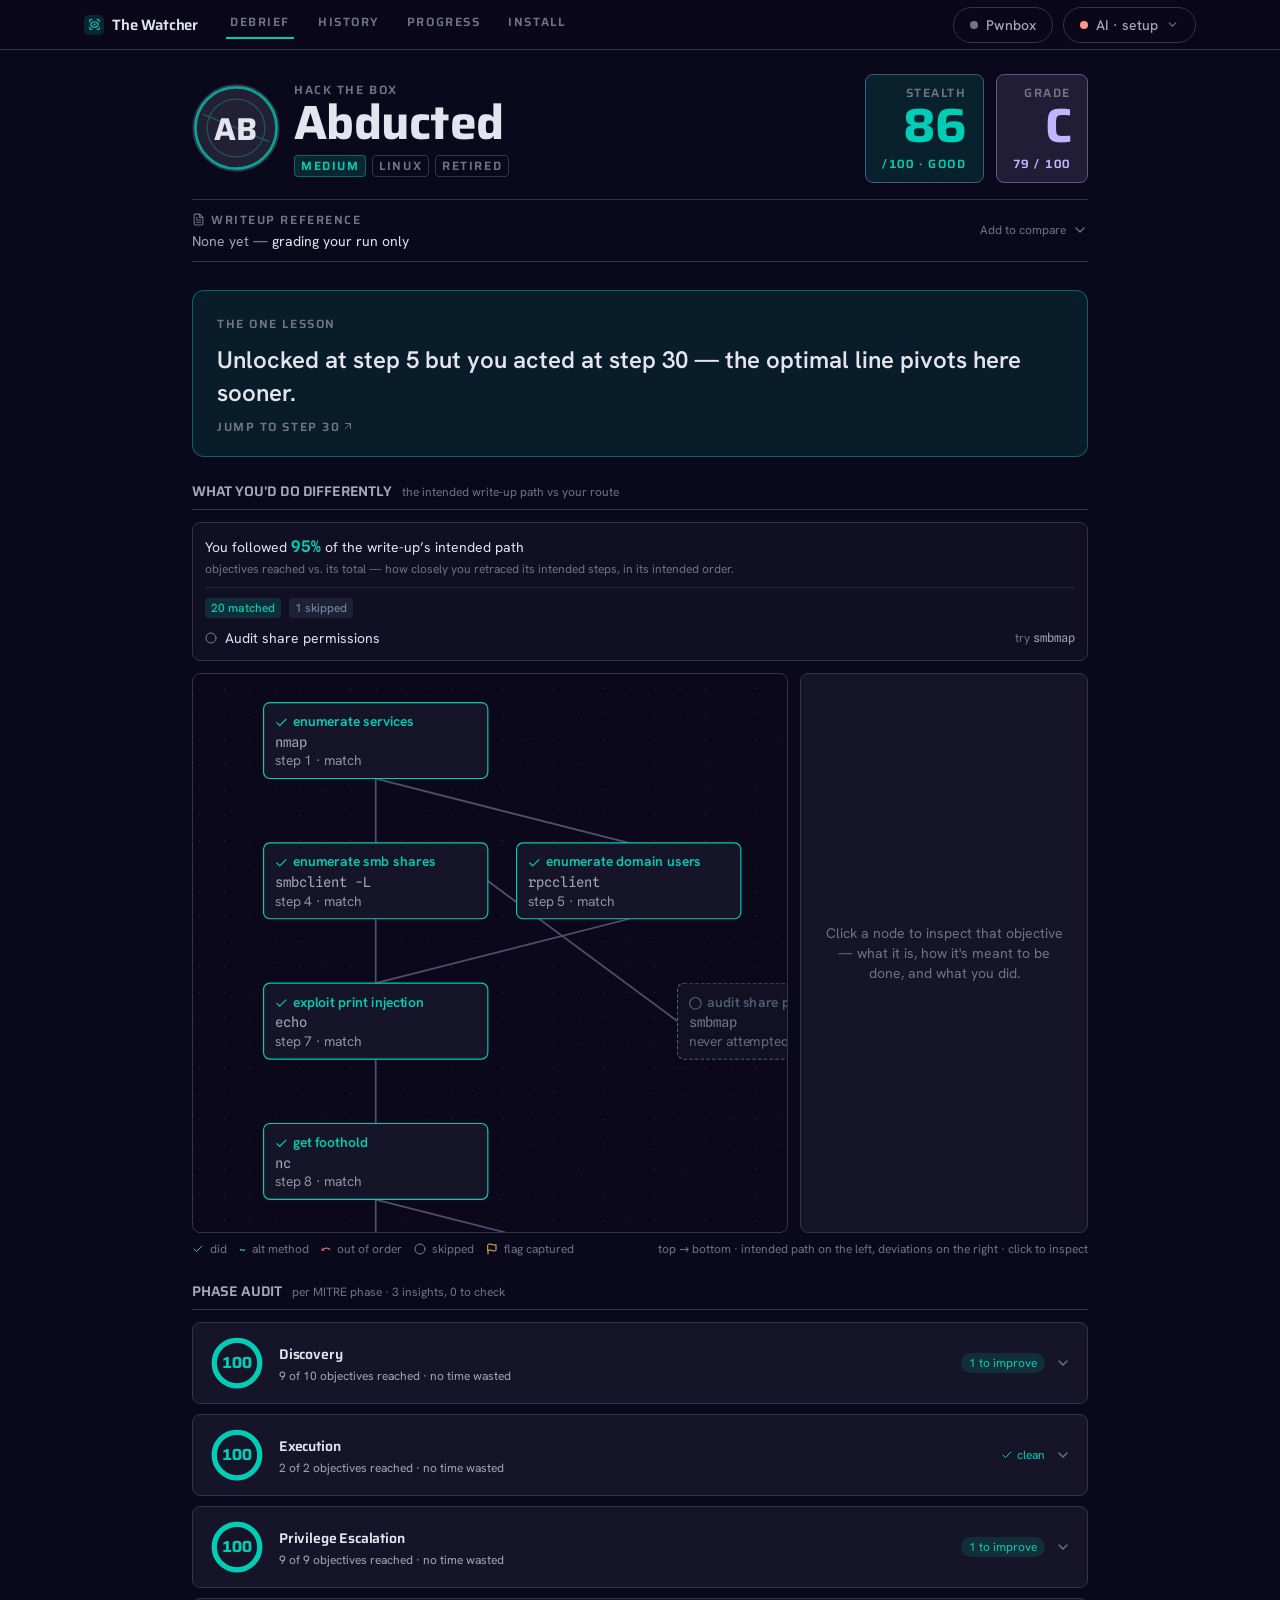
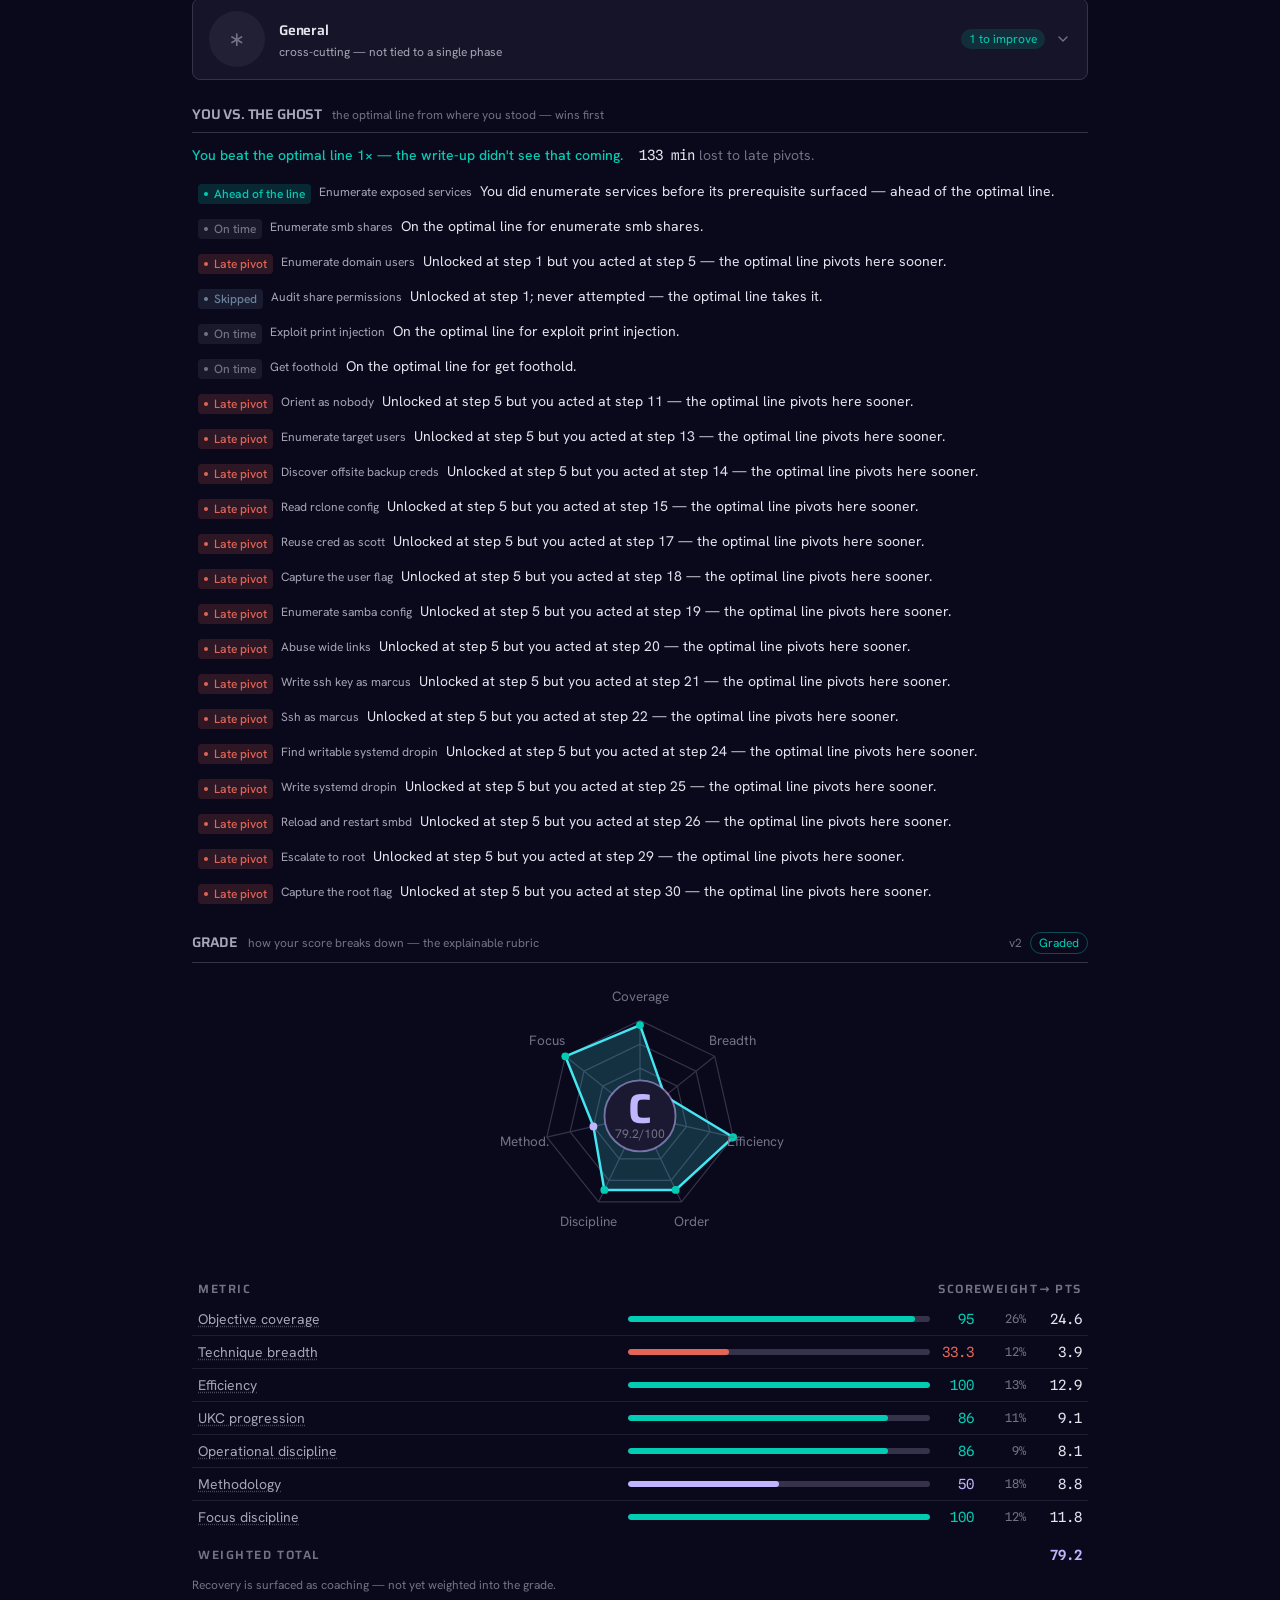
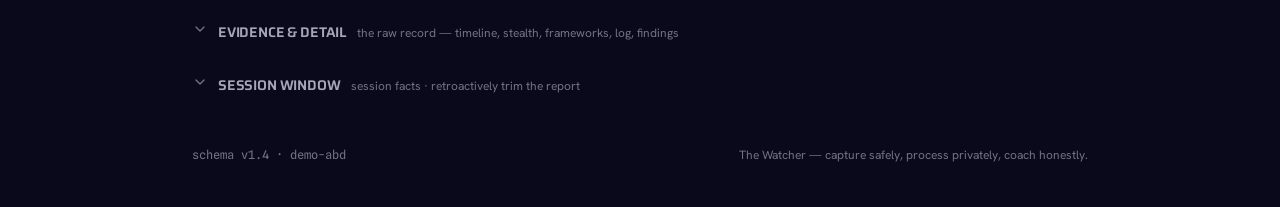
==== commit bbc03cc5: "Redeploy: History shows only the two demos" ====
--- a/index.html
+++ b/index.html
@@ -4,7 +4,7 @@
     <meta charset="UTF-8" />
     <meta name="viewport" content="width=device-width, initial-scale=1.0" />
     <title>The Watcher — Session Report</title>
-    <script type="module" crossorigin src="./assets/index-OFB4xP2u.js"></script>
+    <script type="module" crossorigin src="./assets/index-TDFrPVHI.js"></script>
     <link rel="stylesheet" crossorigin href="./assets/index-DZfacJVo.css">
   </head>
   <body>
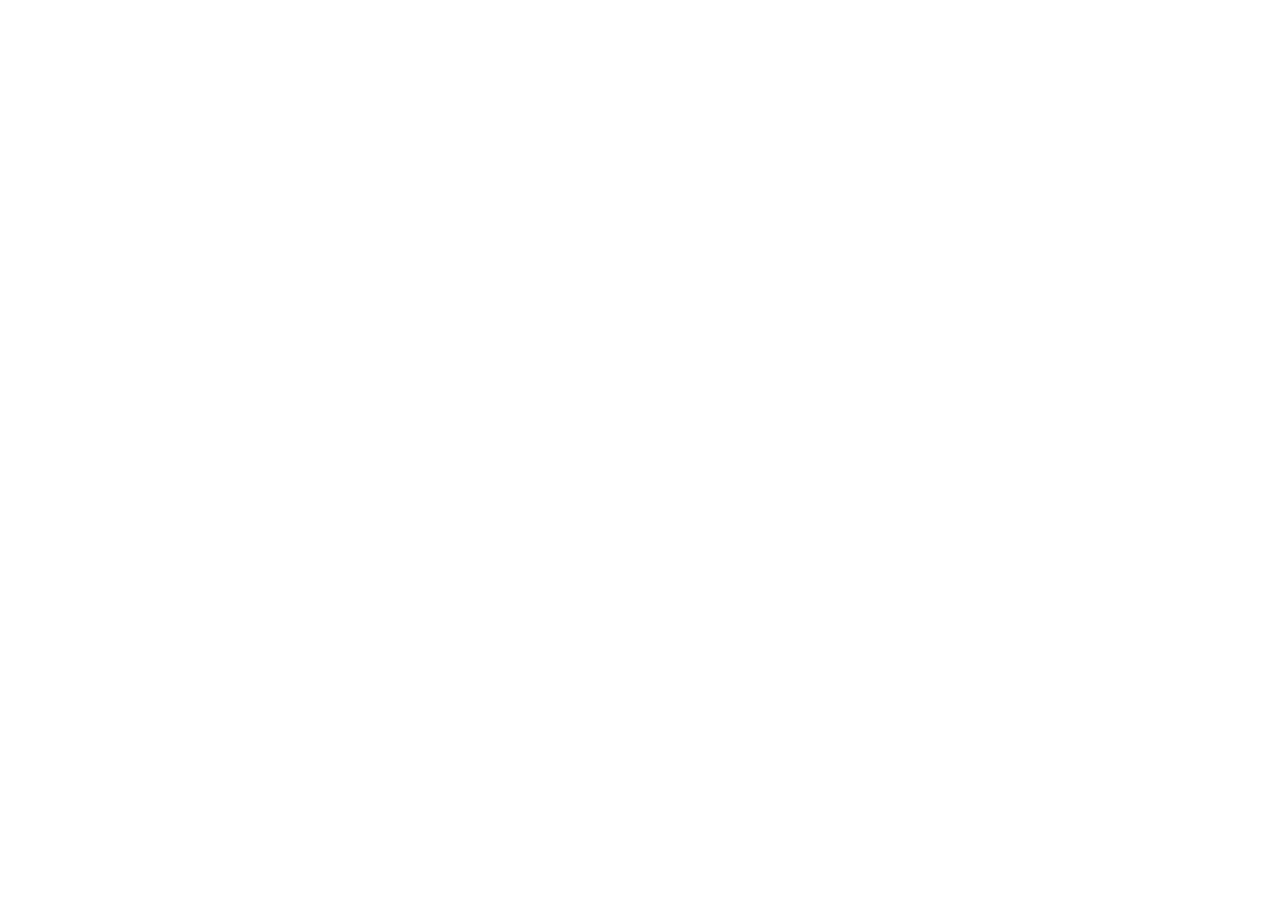
==== commit 46e8ea6f: "Redirect old watcher-demos links to owlsh-demos" ====
--- a/index.html
+++ b/index.html
@@ -1,13 +1,21 @@
 <!doctype html>
-<html lang="en" class="dark">
-  <head>
-    <meta charset="UTF-8" />
-    <meta name="viewport" content="width=device-width, initial-scale=1.0" />
-    <title>The Watcher — Session Report</title>
-    <script type="module" crossorigin src="./assets/index-TDFrPVHI.js"></script>
-    <link rel="stylesheet" crossorigin href="./assets/index-DZfacJVo.css">
-  </head>
-  <body>
-    <div id="root"></div>
-  </body>
+<html lang="en">
+<head>
+<meta charset="utf-8">
+<title>owlsh demos have moved</title>
+<link rel="canonical" href="https://silofy.github.io/owlsh-demos/">
+<meta name="robots" content="noindex">
+<script>
+  // watcher-demos → owlsh-demos: keep the path below the old base, the ?demo= query and any #hash
+  (function () {
+    var rest = location.pathname.replace(/^\/watcher-demos/, "");
+    location.replace("https://silofy.github.io/owlsh-demos" + (rest || "/") + location.search + location.hash);
+  })();
+</script>
+</head>
+<body style="font:16px system-ui;padding:40px">
+<p>The Watcher is now <b>owlsh</b>. The demos moved to
+<a href="https://silofy.github.io/owlsh-demos/">silofy.github.io/owlsh-demos</a>.</p>
+<noscript><meta http-equiv="refresh" content="0; url=https://silofy.github.io/owlsh-demos/"></noscript>
+</body>
 </html>
